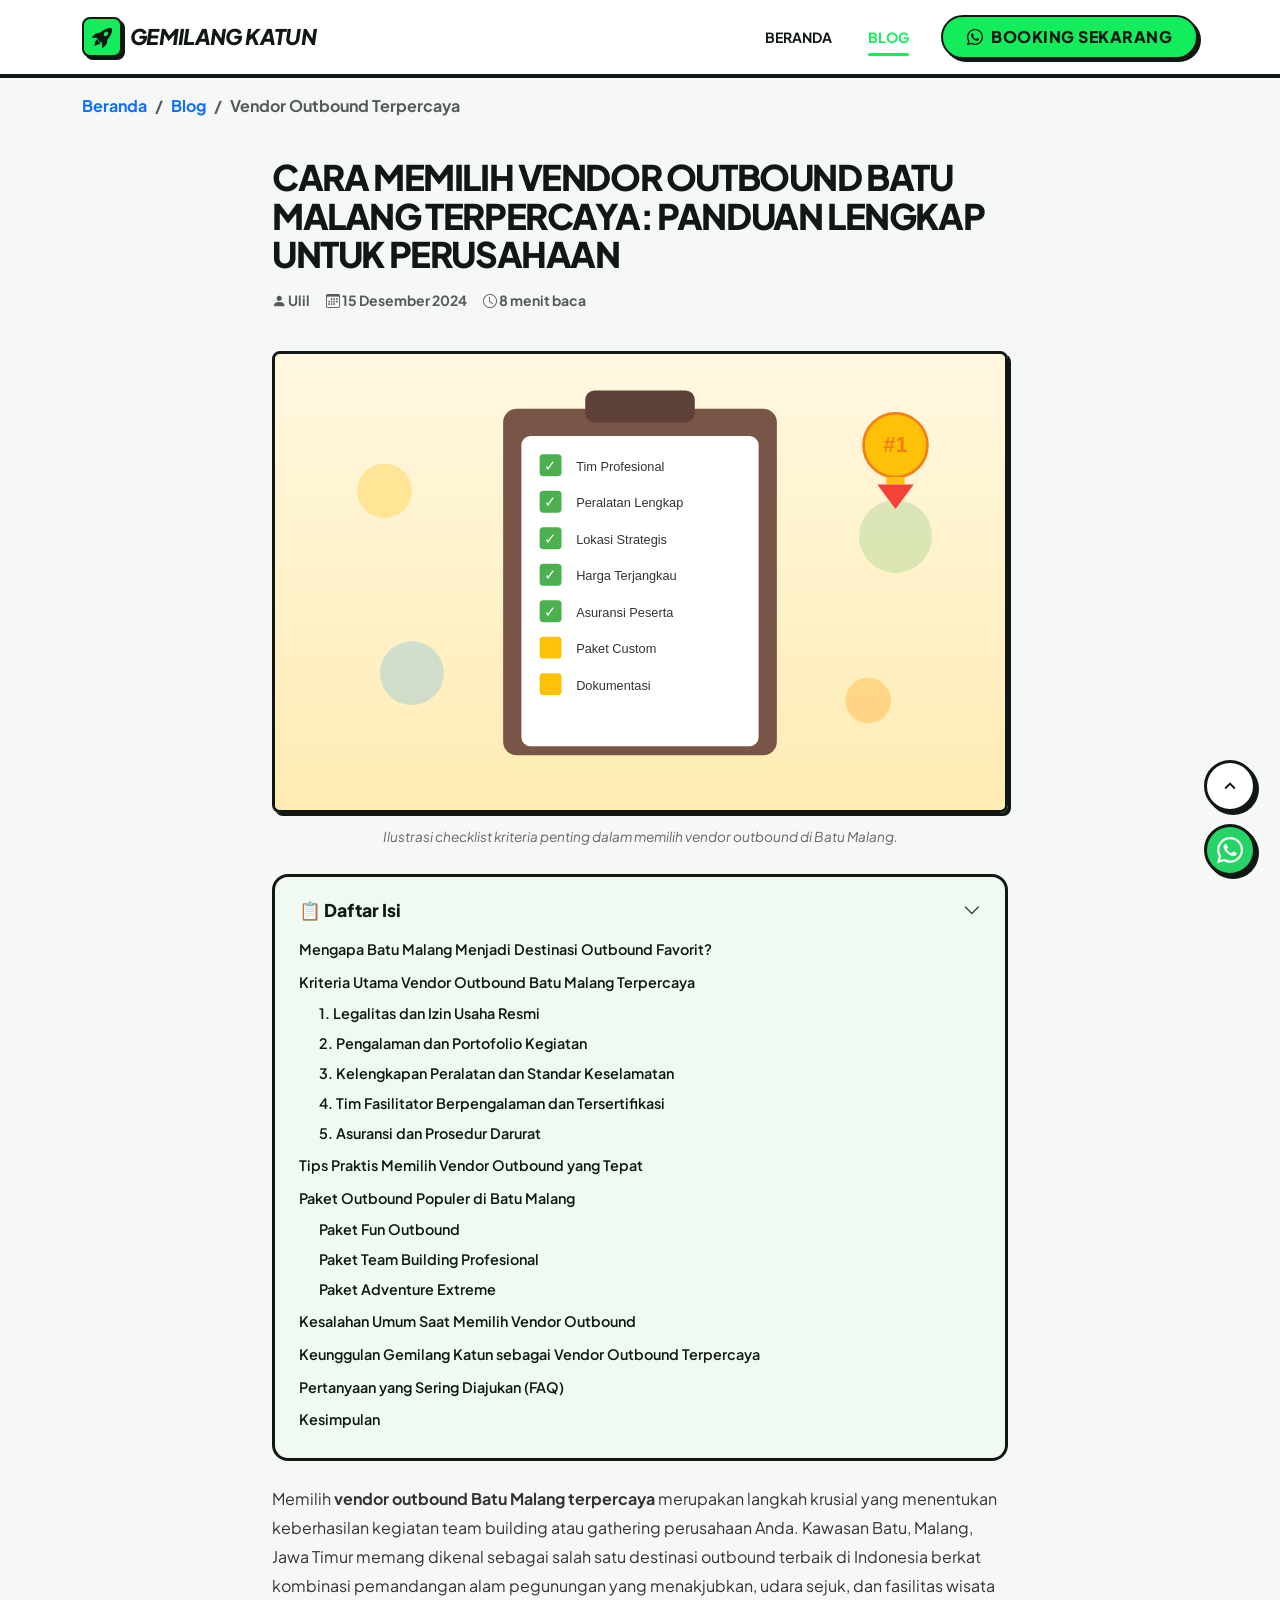
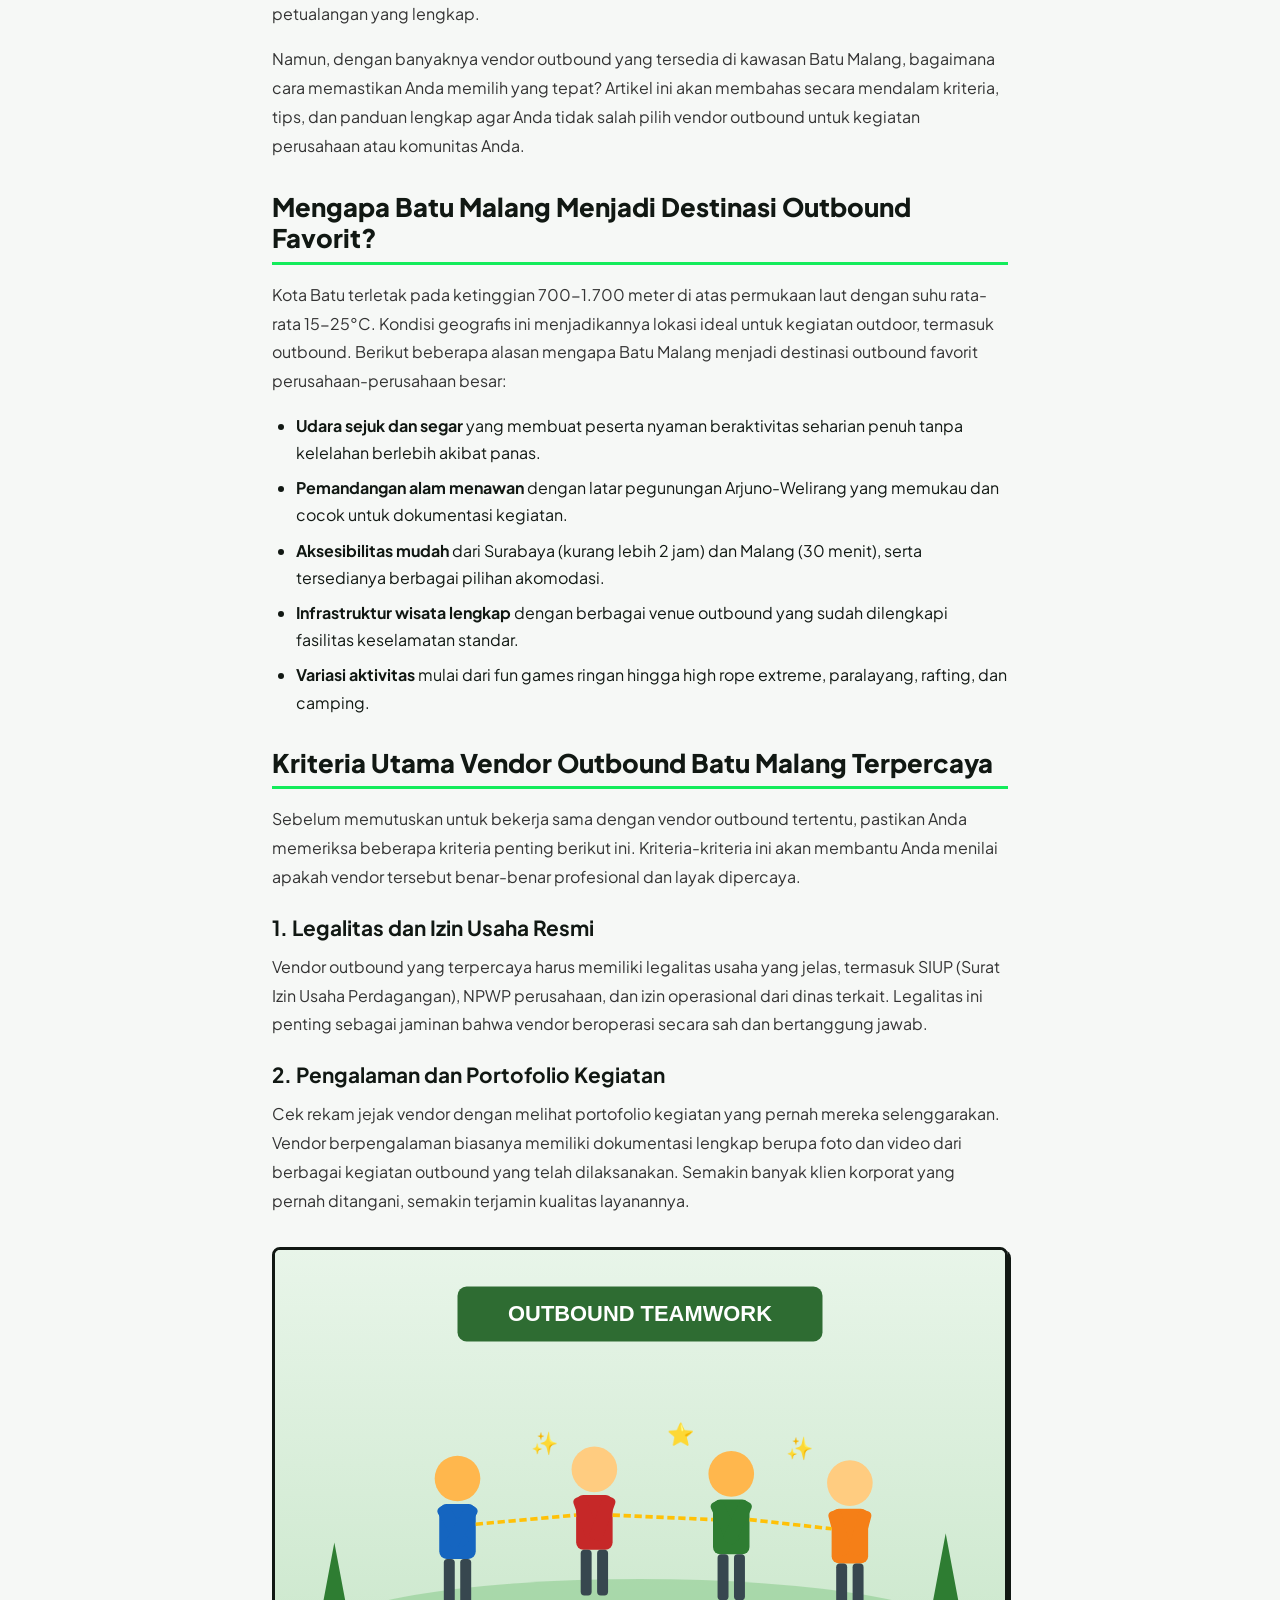
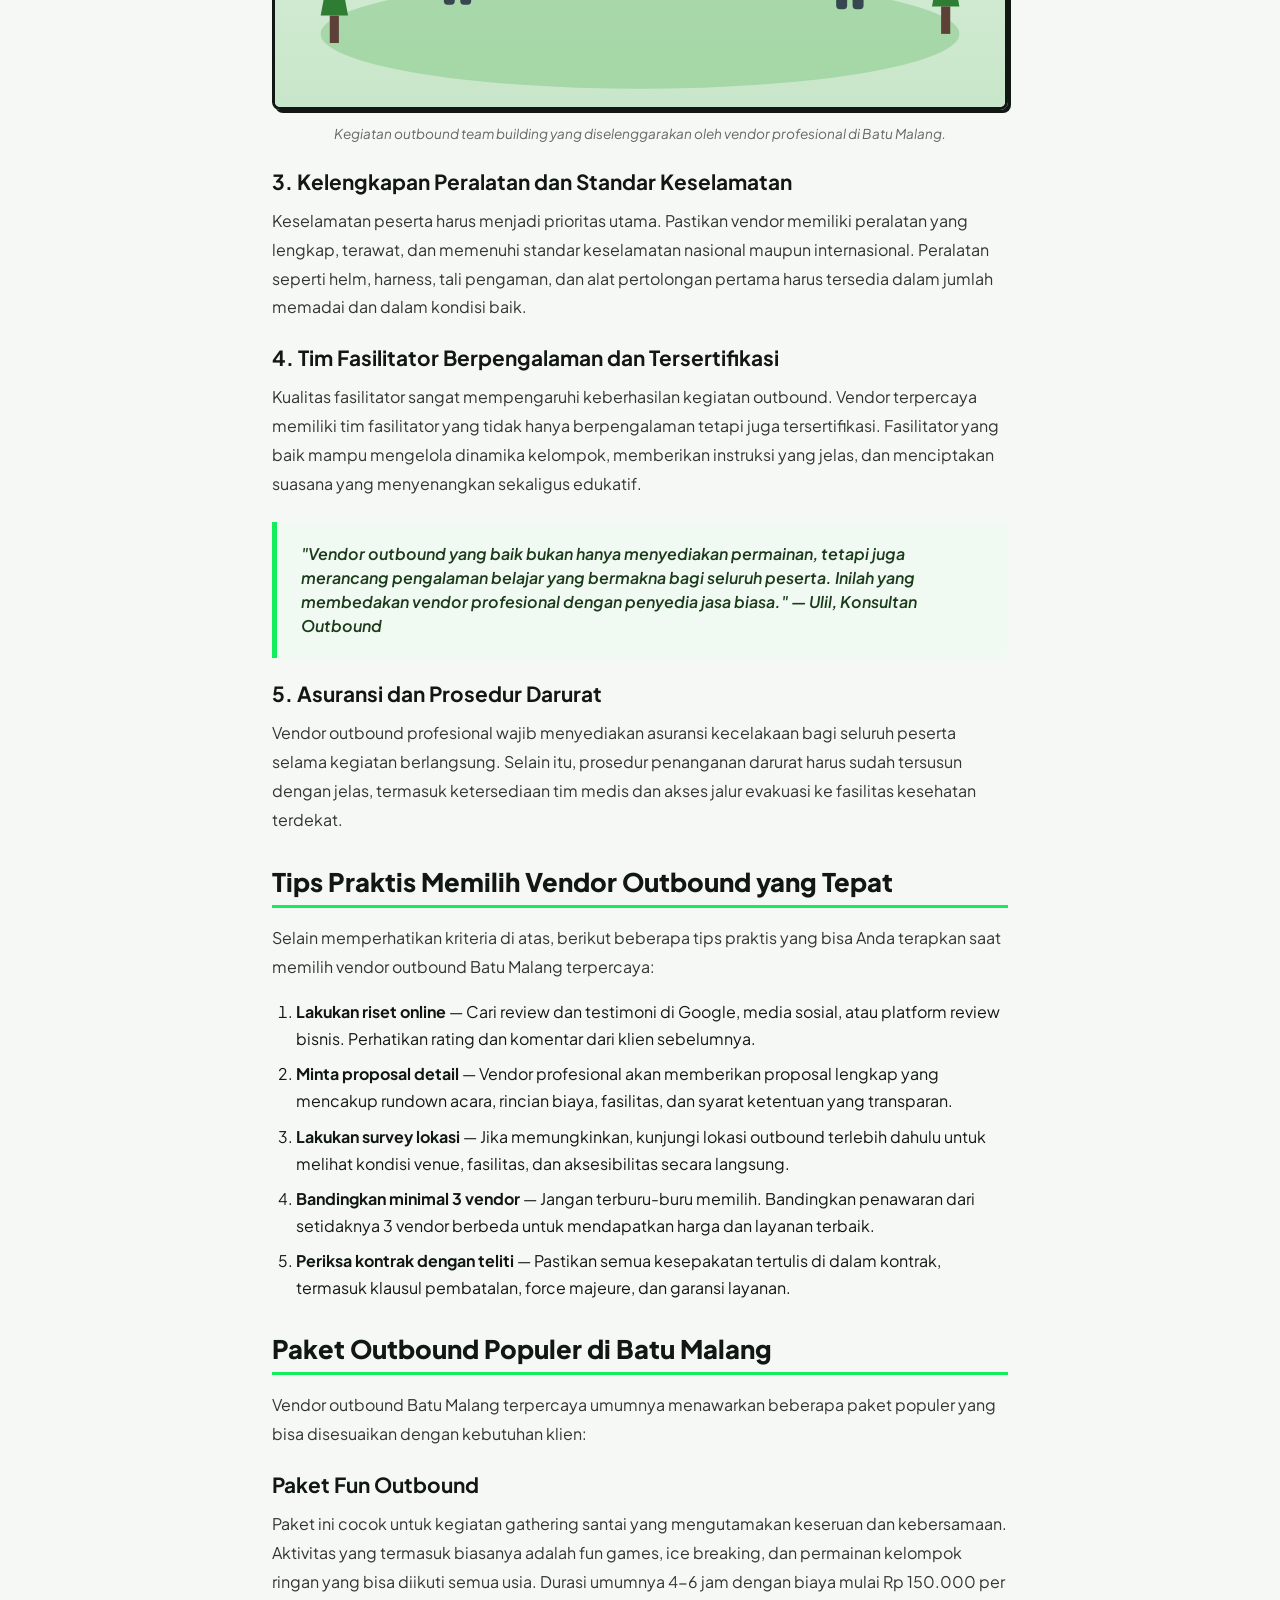
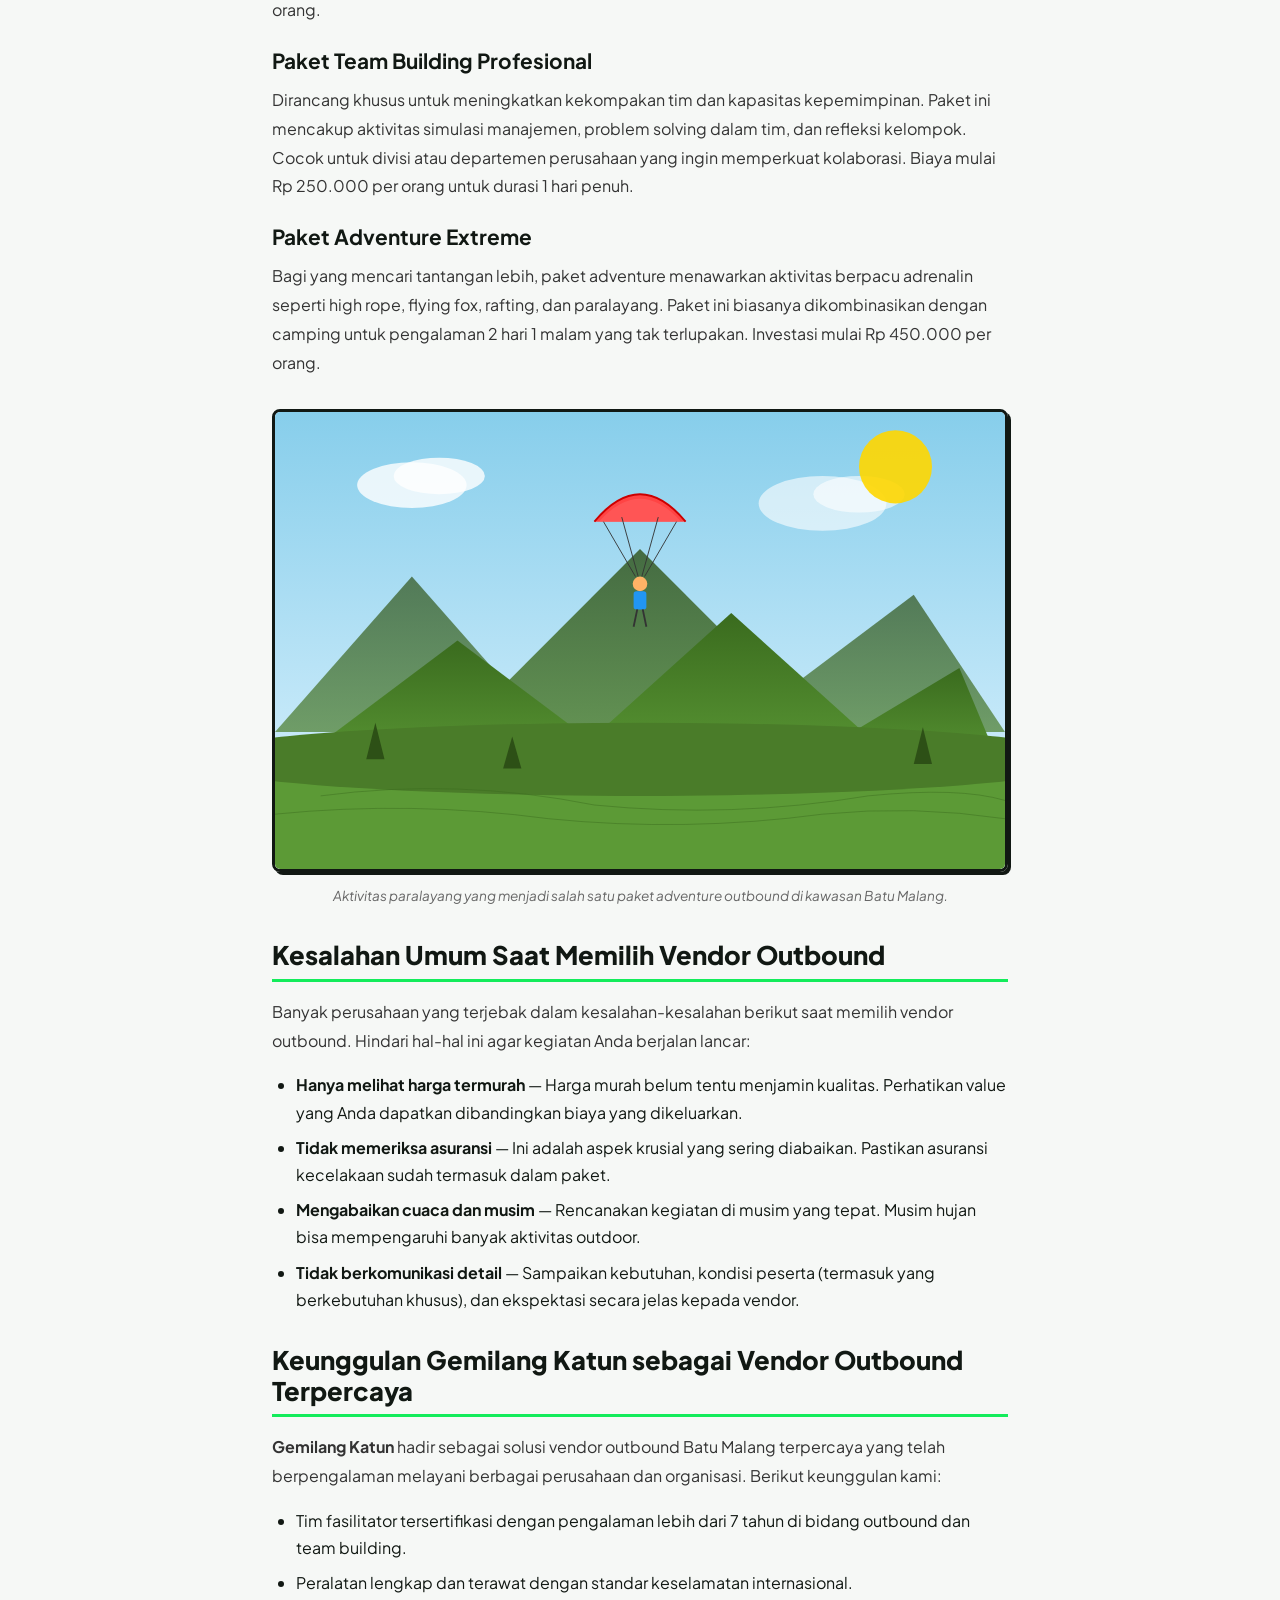
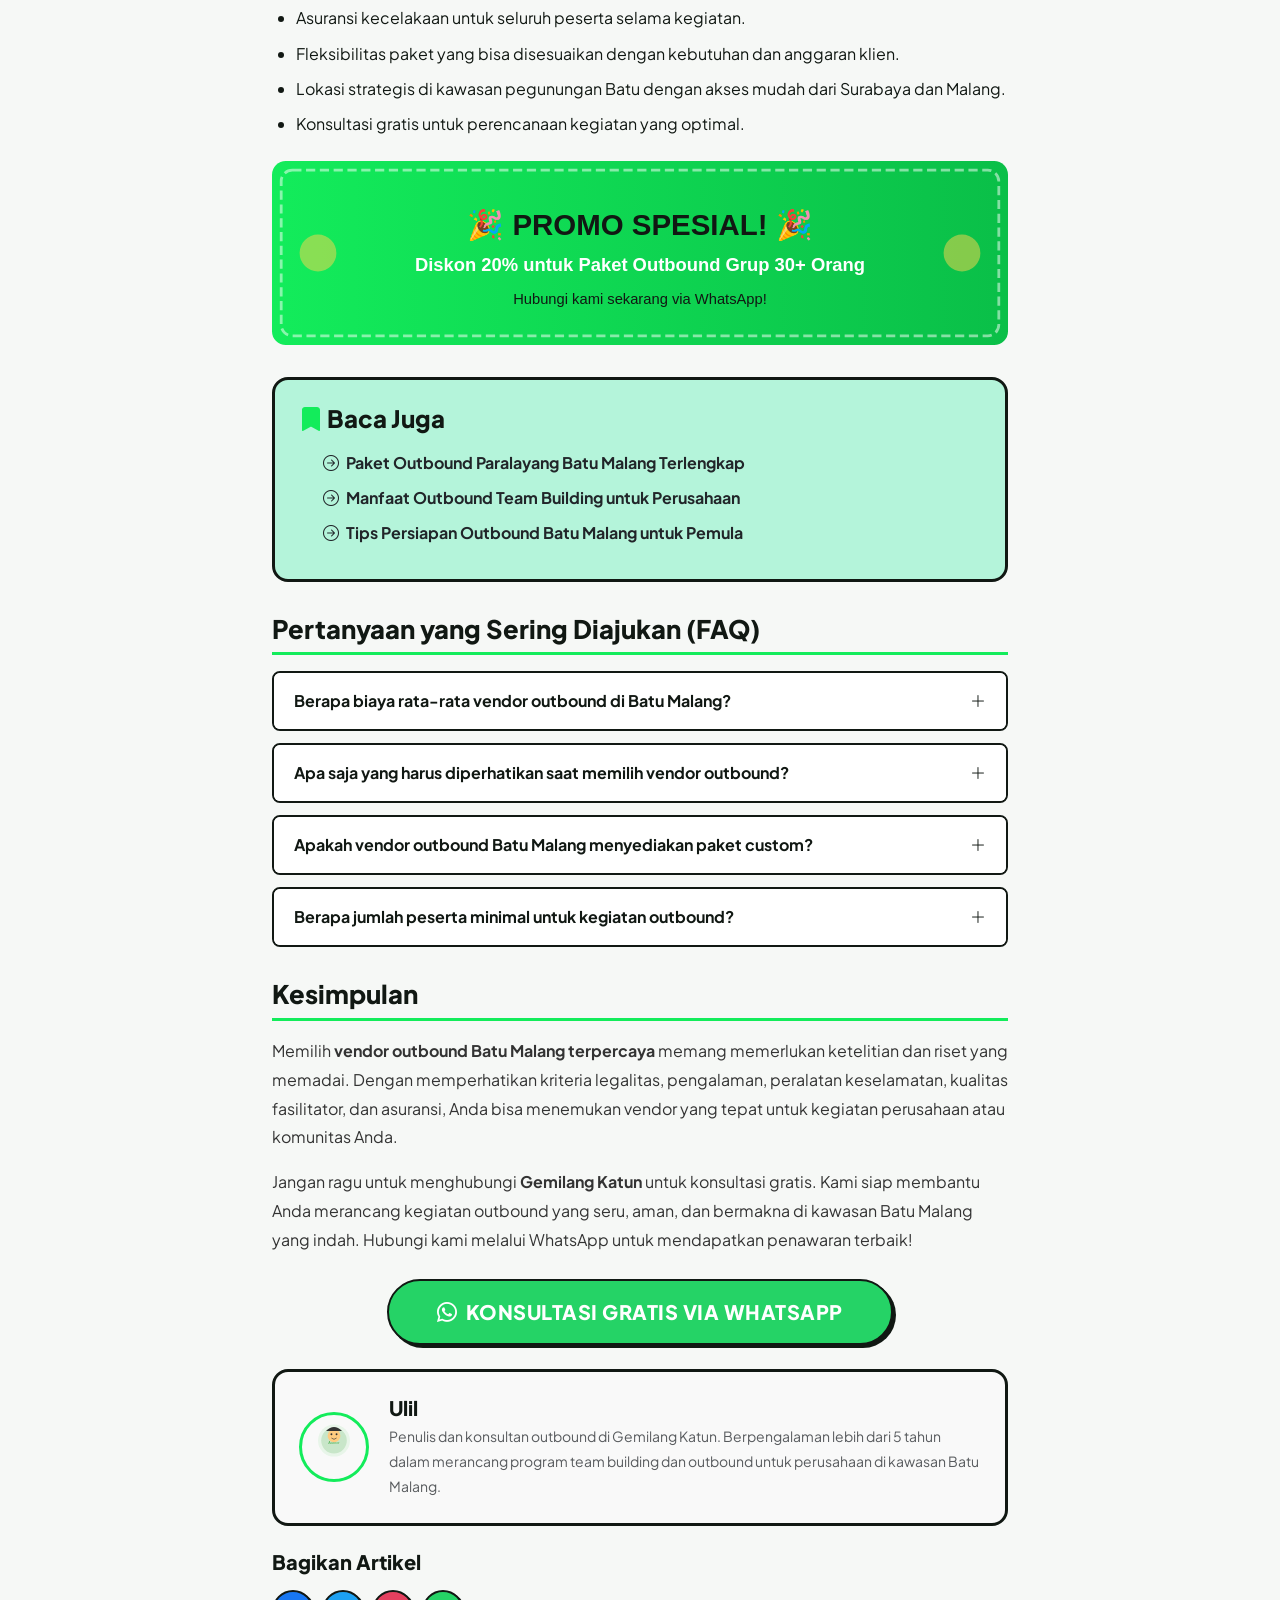
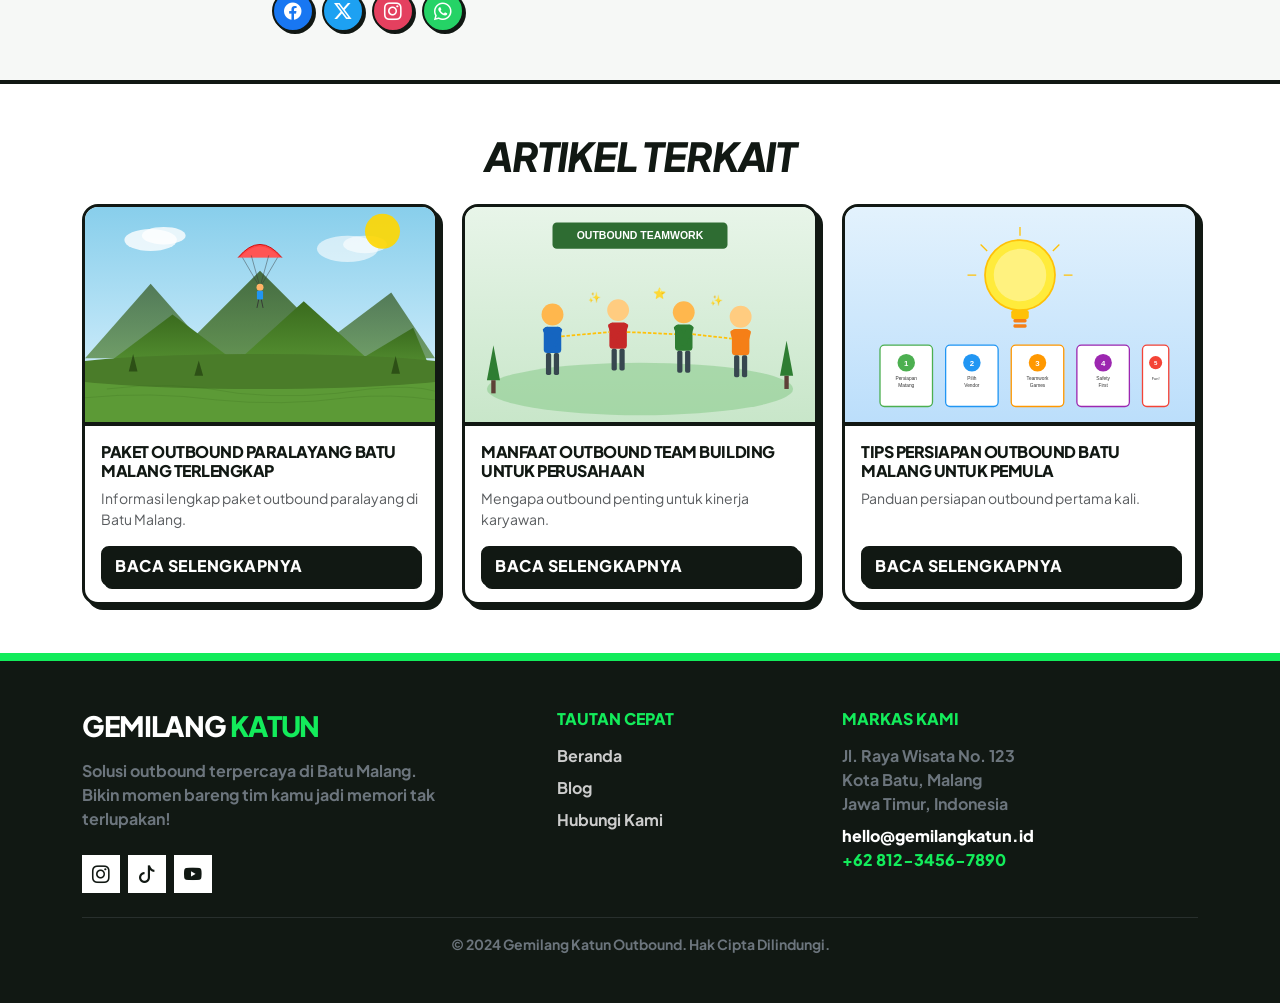
==== artikel-1.html @ 22e2e4f4 "Add files via upload" ====
<!DOCTYPE html>
<html lang="id">

<head>
    <meta charset="utf-8">
    <meta name="viewport" content="width=device-width, initial-scale=1.0">
    <title>Cara Memilih Vendor Outbound Batu Malang Terpercaya [Panduan 2024]</title>
    <meta name="description"
        content="Panduan lengkap cara memilih vendor outbound Batu Malang terpercaya. Tips penting, kriteria, dan rekomendasi vendor profesional untuk kegiatan perusahaan dan komunitas.">
    <meta name="keywords"
        content="vendor outbound batu malang terpercaya, cara memilih vendor outbound, outbound batu malang, EO outbound malang, jasa outbound batu">
    <meta name="author" content="Ulil">
    <meta name="robots" content="index, follow, max-image-preview:large">
    <link rel="canonical" href="https://gemilangkatun.id/artikel-1.html">

    <meta property="og:type" content="article">
    <meta property="og:title" content="Cara Memilih Vendor Outbound Batu Malang Terpercaya [Panduan 2024]">
    <meta property="og:description"
        content="Panduan lengkap cara memilih vendor outbound Batu Malang terpercaya untuk kegiatan perusahaan.">
    <meta property="og:url" content="https://gemilangkatun.id/artikel-1.html">
    <meta property="og:site_name" content="Gemilang Katun">
    <meta property="og:image" content="https://gemilangkatun.id/images/vendor-outbound.svg">
    <meta property="og:locale" content="id_ID">
    <meta property="article:author" content="Ulil">
    <meta property="article:published_time" content="2024-12-15T08:00:00+07:00">
    <meta property="article:modified_time" content="2024-12-20T10:00:00+07:00">

    <meta name="twitter:card" content="summary_large_image">
    <meta name="twitter:title" content="Cara Memilih Vendor Outbound Batu Malang Terpercaya">
    <meta name="twitter:description"
        content="Panduan lengkap cara memilih vendor outbound Batu Malang terpercaya untuk kegiatan perusahaan.">
    <meta name="twitter:image" content="https://gemilangkatun.id/images/vendor-outbound.svg">

    <meta name="geo.region" content="ID-JI">
    <meta name="geo.placename" content="Batu, Malang">
    <meta name="geo.position" content="-7.882;112.523">
    <meta name="ICBM" content="-7.882, 112.523">

    <link rel="icon" type="image/svg+xml" href="images/favicon.svg">
    <link rel="preconnect" href="https://cdn.jsdelivr.net" crossorigin>
    <link rel="preconnect" href="https://fonts.googleapis.com">
    <link rel="preconnect" href="https://fonts.gstatic.com" crossorigin>
    <link href="https://cdn.jsdelivr.net/npm/bootstrap@5.3.3/dist/css/bootstrap.min.css" rel="stylesheet">
    <link href="https://cdn.jsdelivr.net/npm/bootstrap-icons@1.11.3/font/bootstrap-icons.min.css" rel="stylesheet">
    <link href="style.css" rel="stylesheet">

    <script type="application/ld+json">
  {
    "@context": "https://schema.org",
    "@type": "Article",
    "headline": "Cara Memilih Vendor Outbound Batu Malang Terpercaya",
    "description": "Panduan lengkap cara memilih vendor outbound Batu Malang terpercaya untuk kegiatan perusahaan dan komunitas.",
    "image": "https://gemilangkatun.id/images/vendor-outbound.svg",
    "author": { "@type": "Person", "name": "Ulil" },
    "publisher": { "@type": "Organization", "name": "Gemilang Katun", "logo": { "@type": "ImageObject", "url": "https://gemilangkatun.id/images/favicon.svg" } },
    "datePublished": "2024-12-15",
    "dateModified": "2024-12-20",
    "mainEntityOfPage": { "@type": "WebPage", "@id": "https://gemilangkatun.id/artikel-1.html" }
  }
  </script>
    <script type="application/ld+json">
  {
    "@context": "https://schema.org",
    "@type": "BreadcrumbList",
    "itemListElement": [
      { "@type": "ListItem", "position": 1, "name": "Beranda", "item": "https://gemilangkatun.id/" },
      { "@type": "ListItem", "position": 2, "name": "Blog", "item": "https://gemilangkatun.id/blog.html" },
      { "@type": "ListItem", "position": 3, "name": "Cara Memilih Vendor Outbound Batu Malang Terpercaya", "item": "https://gemilangkatun.id/artikel-1.html" }
    ]
  }
  </script>
    <script type="application/ld+json">
  {
    "@context": "https://schema.org",
    "@type": "FAQPage",
    "mainEntity": [
      { "@type": "Question", "name": "Berapa biaya rata-rata vendor outbound di Batu Malang?", "acceptedAnswer": { "@type": "Answer", "text": "Biaya rata-rata vendor outbound di Batu Malang berkisar antara Rp 150.000 hingga Rp 500.000 per orang tergantung paket yang dipilih, jumlah peserta, dan durasi kegiatan." } },
      { "@type": "Question", "name": "Apa saja yang harus diperhatikan saat memilih vendor outbound?", "acceptedAnswer": { "@type": "Answer", "text": "Hal penting yang harus diperhatikan antara lain pengalaman vendor, portofolio kegiatan, legalitas usaha, kelengkapan peralatan keselamatan, asuransi peserta, dan testimoni klien sebelumnya." } },
      { "@type": "Question", "name": "Apakah vendor outbound Batu Malang menyediakan paket custom?", "acceptedAnswer": { "@type": "Answer", "text": "Ya, vendor outbound profesional seperti Gemilang Katun menyediakan paket custom yang bisa disesuaikan dengan kebutuhan, anggaran, dan jumlah peserta perusahaan Anda." } }
    ]
  }
  </script>
</head>

<body>

    <!-- Navbar -->
    <nav class="navbar navbar-expand-lg navbar-neo sticky-top">
        <div class="container">
            <a class="navbar-brand d-flex align-items-center gap-2" href="index.html">
                <span class="brand-icon"><i class="bi bi-rocket-takeoff-fill fs-5"></i></span>
                Gemilang Katun
            </a>
            <button class="navbar-toggler border-2 border-dark" type="button" data-bs-toggle="offcanvas"
                data-bs-target="#mobileMenu" aria-controls="mobileMenu" aria-label="Toggle navigasi">
                <span class="navbar-toggler-icon"></span>
            </button>
            <div class="collapse navbar-collapse">
                <ul class="navbar-nav ms-auto me-3 gap-1">
                    <li class="nav-item"><a class="nav-link" href="index.html">Beranda</a></li>
                    <li class="nav-item"><a class="nav-link active" href="blog.html">Blog</a></li>
                </ul>
                <a href="https://wa.me/6281234567890?text=Halo%20Gemilang%20Katun%2C%20saya%20ingin%20booking%20outbound"
                    class="btn neo-btn neo-btn-primary rounded-pill px-4 py-2" target="_blank"
                    rel="noopener noreferrer">
                    <i class="bi bi-whatsapp"></i> Booking Sekarang
                </a>
            </div>
        </div>
    </nav>
    <div class="offcanvas offcanvas-end offcanvas-neo" tabindex="-1" id="mobileMenu">
        <div class="offcanvas-header">
            <h5 class="offcanvas-title fw-800">Menu</h5>
            <button type="button" class="btn-close" data-bs-dismiss="offcanvas" aria-label="Tutup"></button>
        </div>
        <div class="offcanvas-body">
            <ul class="navbar-nav">
                <li class="nav-item"><a class="nav-link" href="index.html">Beranda</a></li>
                <li class="nav-item"><a class="nav-link active" href="blog.html">Blog</a></li>
            </ul>
            <a href="https://wa.me/6281234567890?text=Halo%20saya%20ingin%20booking%20outbound"
                class="btn neo-btn neo-btn-primary w-100 mt-4 py-3 rounded-pill" target="_blank"
                rel="noopener noreferrer"><i class="bi bi-whatsapp"></i> Booking Sekarang</a>
        </div>
    </div>

    <main>
        <!-- Breadcrumb -->
        <div class="container pt-3">
            <nav aria-label="breadcrumb">
                <ol class="breadcrumb small fw-bold">
                    <li class="breadcrumb-item"><a href="index.html" class="text-decoration-none">Beranda</a></li>
                    <li class="breadcrumb-item"><a href="blog.html" class="text-decoration-none">Blog</a></li>
                    <li class="breadcrumb-item active" aria-current="page">Vendor Outbound Terpercaya</li>
                </ol>
            </nav>
        </div>

        <article class="container py-4">
            <div class="row justify-content-center">
                <div class="col-lg-8">
                    <div class="article-content">
                        <h1 class="fw-900 text-uppercase tracking-tighter mb-3"
                            style="font-size: 2.2rem; line-height: 1.1;">
                            Cara Memilih Vendor Outbound Batu Malang Terpercaya: Panduan Lengkap untuk Perusahaan
                        </h1>
                        <div class="d-flex align-items-center gap-3 mb-4 text-muted small fw-bold">
                            <span><i class="bi bi-person-fill"></i> Ulil</span>
                            <span><i class="bi bi-calendar3"></i> 15 Desember 2024</span>
                            <span><i class="bi bi-clock"></i> 8 menit baca</span>
                        </div>

                        <img src="images/vendor-outbound.svg"
                            alt="Checklist cara memilih vendor outbound Batu Malang terpercaya" class="article-img"
                            width="800" height="500" loading="eager">
                        <p class="img-caption">Ilustrasi checklist kriteria penting dalam memilih vendor outbound di
                            Batu Malang.</p>

                        <!-- TOC -->
                        <div class="toc-container" id="toc">
                            <div class="toc-title" onclick="toggleTOC()">
                                📋 Daftar Isi <i class="bi bi-chevron-down" id="tocIcon"></i>
                            </div>
                            <ul class="toc-list" id="tocList">
                                <!-- Generated by JS -->
                            </ul>
                        </div>

                        <p>Memilih <strong>vendor outbound Batu Malang terpercaya</strong> merupakan langkah krusial
                            yang menentukan keberhasilan kegiatan team building atau gathering perusahaan Anda. Kawasan
                            Batu, Malang, Jawa Timur memang dikenal sebagai salah satu destinasi outbound terbaik di
                            Indonesia berkat kombinasi pemandangan alam pegunungan yang menakjubkan, udara sejuk, dan
                            fasilitas wisata petualangan yang lengkap.</p>

                        <p>Namun, dengan banyaknya vendor outbound yang tersedia di kawasan Batu Malang, bagaimana cara
                            memastikan Anda memilih yang tepat? Artikel ini akan membahas secara mendalam kriteria,
                            tips, dan panduan lengkap agar Anda tidak salah pilih vendor outbound untuk kegiatan
                            perusahaan atau komunitas Anda.</p>

                        <h2 id="mengapa-harus-batu-malang">Mengapa Batu Malang Menjadi Destinasi Outbound Favorit?</h2>

                        <p>Kota Batu terletak pada ketinggian 700-1.700 meter di atas permukaan laut dengan suhu
                            rata-rata 15-25°C. Kondisi geografis ini menjadikannya lokasi ideal untuk kegiatan outdoor,
                            termasuk outbound. Berikut beberapa alasan mengapa Batu Malang menjadi destinasi outbound
                            favorit perusahaan-perusahaan besar:</p>

                        <ul>
                            <li><strong>Udara sejuk dan segar</strong> yang membuat peserta nyaman beraktivitas seharian
                                penuh tanpa kelelahan berlebih akibat panas.</li>
                            <li><strong>Pemandangan alam menawan</strong> dengan latar pegunungan Arjuno-Welirang yang
                                memukau dan cocok untuk dokumentasi kegiatan.</li>
                            <li><strong>Aksesibilitas mudah</strong> dari Surabaya (kurang lebih 2 jam) dan Malang (30
                                menit), serta tersedianya berbagai pilihan akomodasi.</li>
                            <li><strong>Infrastruktur wisata lengkap</strong> dengan berbagai venue outbound yang sudah
                                dilengkapi fasilitas keselamatan standar.</li>
                            <li><strong>Variasi aktivitas</strong> mulai dari fun games ringan hingga high rope extreme,
                                paralayang, rafting, dan camping.</li>
                        </ul>

                        <h2 id="kriteria-vendor-terpercaya">Kriteria Utama Vendor Outbound Batu Malang Terpercaya</h2>

                        <p>Sebelum memutuskan untuk bekerja sama dengan vendor outbound tertentu, pastikan Anda
                            memeriksa beberapa kriteria penting berikut ini. Kriteria-kriteria ini akan membantu Anda
                            menilai apakah vendor tersebut benar-benar profesional dan layak dipercaya.</p>

                        <h3 id="legalitas-usaha">1. Legalitas dan Izin Usaha Resmi</h3>
                        <p>Vendor outbound yang terpercaya harus memiliki legalitas usaha yang jelas, termasuk SIUP
                            (Surat Izin Usaha Perdagangan), NPWP perusahaan, dan izin operasional dari dinas terkait.
                            Legalitas ini penting sebagai jaminan bahwa vendor beroperasi secara sah dan bertanggung
                            jawab.</p>

                        <h3 id="pengalaman-portofolio">2. Pengalaman dan Portofolio Kegiatan</h3>
                        <p>Cek rekam jejak vendor dengan melihat portofolio kegiatan yang pernah mereka selenggarakan.
                            Vendor berpengalaman biasanya memiliki dokumentasi lengkap berupa foto dan video dari
                            berbagai kegiatan outbound yang telah dilaksanakan. Semakin banyak klien korporat yang
                            pernah ditangani, semakin terjamin kualitas layanannya.</p>

                        <img src="images/outbound-teamwork.svg"
                            alt="Kegiatan outbound team building yang diselenggarakan vendor profesional"
                            class="article-img" width="800" height="500" loading="lazy">
                        <p class="img-caption">Kegiatan outbound team building yang diselenggarakan oleh vendor
                            profesional di Batu Malang.</p>

                        <h3 id="peralatan-keselamatan">3. Kelengkapan Peralatan dan Standar Keselamatan</h3>
                        <p>Keselamatan peserta harus menjadi prioritas utama. Pastikan vendor memiliki peralatan yang
                            lengkap, terawat, dan memenuhi standar keselamatan nasional maupun internasional. Peralatan
                            seperti helm, harness, tali pengaman, dan alat pertolongan pertama harus tersedia dalam
                            jumlah memadai dan dalam kondisi baik.</p>

                        <h3 id="fasilitator-berpengalaman">4. Tim Fasilitator Berpengalaman dan Tersertifikasi</h3>
                        <p>Kualitas fasilitator sangat mempengaruhi keberhasilan kegiatan outbound. Vendor terpercaya
                            memiliki tim fasilitator yang tidak hanya berpengalaman tetapi juga tersertifikasi.
                            Fasilitator yang baik mampu mengelola dinamika kelompok, memberikan instruksi yang jelas,
                            dan menciptakan suasana yang menyenangkan sekaligus edukatif.</p>

                        <blockquote>
                            "Vendor outbound yang baik bukan hanya menyediakan permainan, tetapi juga merancang
                            pengalaman belajar yang bermakna bagi seluruh peserta. Inilah yang membedakan vendor
                            profesional dengan penyedia jasa biasa." — Ulil, Konsultan Outbound
                        </blockquote>

                        <h3 id="asuransi-peserta">5. Asuransi dan Prosedur Darurat</h3>
                        <p>Vendor outbound profesional wajib menyediakan asuransi kecelakaan bagi seluruh peserta selama
                            kegiatan berlangsung. Selain itu, prosedur penanganan darurat harus sudah tersusun dengan
                            jelas, termasuk ketersediaan tim medis dan akses jalur evakuasi ke fasilitas kesehatan
                            terdekat.</p>

                        <h2 id="tips-memilih-vendor">Tips Praktis Memilih Vendor Outbound yang Tepat</h2>

                        <p>Selain memperhatikan kriteria di atas, berikut beberapa tips praktis yang bisa Anda terapkan
                            saat memilih vendor outbound Batu Malang terpercaya:</p>

                        <ol>
                            <li><strong>Lakukan riset online</strong> — Cari review dan testimoni di Google, media
                                sosial, atau platform review bisnis. Perhatikan rating dan komentar dari klien
                                sebelumnya.</li>
                            <li><strong>Minta proposal detail</strong> — Vendor profesional akan memberikan proposal
                                lengkap yang mencakup rundown acara, rincian biaya, fasilitas, dan syarat ketentuan yang
                                transparan.</li>
                            <li><strong>Lakukan survey lokasi</strong> — Jika memungkinkan, kunjungi lokasi outbound
                                terlebih dahulu untuk melihat kondisi venue, fasilitas, dan aksesibilitas secara
                                langsung.</li>
                            <li><strong>Bandingkan minimal 3 vendor</strong> — Jangan terburu-buru memilih. Bandingkan
                                penawaran dari setidaknya 3 vendor berbeda untuk mendapatkan harga dan layanan terbaik.
                            </li>
                            <li><strong>Periksa kontrak dengan teliti</strong> — Pastikan semua kesepakatan tertulis di
                                dalam kontrak, termasuk klausul pembatalan, force majeure, dan garansi layanan.</li>
                        </ol>

                        <h2 id="paket-outbound-populer">Paket Outbound Populer di Batu Malang</h2>

                        <p>Vendor outbound Batu Malang terpercaya umumnya menawarkan beberapa paket populer yang bisa
                            disesuaikan dengan kebutuhan klien:</p>

                        <h3 id="paket-fun-outbound">Paket Fun Outbound</h3>
                        <p>Paket ini cocok untuk kegiatan gathering santai yang mengutamakan keseruan dan kebersamaan.
                            Aktivitas yang termasuk biasanya adalah fun games, ice breaking, dan permainan kelompok
                            ringan yang bisa diikuti semua usia. Durasi umumnya 4-6 jam dengan biaya mulai Rp 150.000
                            per orang.</p>

                        <h3 id="paket-team-building">Paket Team Building Profesional</h3>
                        <p>Dirancang khusus untuk meningkatkan kekompakan tim dan kapasitas kepemimpinan. Paket ini
                            mencakup aktivitas simulasi manajemen, problem solving dalam tim, dan refleksi kelompok.
                            Cocok untuk divisi atau departemen perusahaan yang ingin memperkuat kolaborasi. Biaya mulai
                            Rp 250.000 per orang untuk durasi 1 hari penuh.</p>

                        <h3 id="paket-adventure">Paket Adventure Extreme</h3>
                        <p>Bagi yang mencari tantangan lebih, paket adventure menawarkan aktivitas berpacu adrenalin
                            seperti high rope, flying fox, rafting, dan paralayang. Paket ini biasanya dikombinasikan
                            dengan camping untuk pengalaman 2 hari 1 malam yang tak terlupakan. Investasi mulai Rp
                            450.000 per orang.</p>

                        <img src="images/paragliding-batu.svg"
                            alt="Aktivitas paralayang yang menjadi salah satu paket outbound di Batu Malang"
                            class="article-img" width="800" height="500" loading="lazy">
                        <p class="img-caption">Aktivitas paralayang yang menjadi salah satu paket adventure outbound di
                            kawasan Batu Malang.</p>

                        <h2 id="kesalahan-umum">Kesalahan Umum Saat Memilih Vendor Outbound</h2>

                        <p>Banyak perusahaan yang terjebak dalam kesalahan-kesalahan berikut saat memilih vendor
                            outbound. Hindari hal-hal ini agar kegiatan Anda berjalan lancar:</p>

                        <ul>
                            <li><strong>Hanya melihat harga termurah</strong> — Harga murah belum tentu menjamin
                                kualitas. Perhatikan value yang Anda dapatkan dibandingkan biaya yang dikeluarkan.</li>
                            <li><strong>Tidak memeriksa asuransi</strong> — Ini adalah aspek krusial yang sering
                                diabaikan. Pastikan asuransi kecelakaan sudah termasuk dalam paket.</li>
                            <li><strong>Mengabaikan cuaca dan musim</strong> — Rencanakan kegiatan di musim yang tepat.
                                Musim hujan bisa mempengaruhi banyak aktivitas outdoor.</li>
                            <li><strong>Tidak berkomunikasi detail</strong> — Sampaikan kebutuhan, kondisi peserta
                                (termasuk yang berkebutuhan khusus), dan ekspektasi secara jelas kepada vendor.</li>
                        </ul>

                        <h2 id="keunggulan-gemilang-katun">Keunggulan Gemilang Katun sebagai Vendor Outbound Terpercaya
                        </h2>

                        <p><strong>Gemilang Katun</strong> hadir sebagai solusi vendor outbound Batu Malang terpercaya
                            yang telah berpengalaman melayani berbagai perusahaan dan organisasi. Berikut keunggulan
                            kami:</p>

                        <ul>
                            <li>Tim fasilitator tersertifikasi dengan pengalaman lebih dari 7 tahun di bidang outbound
                                dan team building.</li>
                            <li>Peralatan lengkap dan terawat dengan standar keselamatan internasional.</li>
                            <li>Asuransi kecelakaan untuk seluruh peserta selama kegiatan.</li>
                            <li>Fleksibilitas paket yang bisa disesuaikan dengan kebutuhan dan anggaran klien.</li>
                            <li>Lokasi strategis di kawasan pegunungan Batu dengan akses mudah dari Surabaya dan Malang.
                            </li>
                            <li>Konsultasi gratis untuk perencanaan kegiatan yang optimal.</li>
                        </ul>

                        <!-- Promo -->
                        <div class="my-4">
                            <img src="images/promo-banner.svg" alt="Promo spesial paket outbound Gemilang Katun"
                                class="w-100 rounded-3" width="800" height="200" loading="lazy">
                        </div>

                        <!-- Baca Juga -->
                        <div class="read-more-section">
                            <h4 class="fw-800 mb-3"><i class="bi bi-bookmark-fill text-primary-neo"></i> Baca Juga</h4>
                            <ul class="list-unstyled mb-0">
                                <li class="mb-2"><a href="artikel-2.html" class="fw-bold text-dark"><i
                                            class="bi bi-arrow-right-circle me-1"></i> Paket Outbound Paralayang Batu
                                        Malang Terlengkap</a></li>
                                <li class="mb-2"><a href="artikel-3.html" class="fw-bold text-dark"><i
                                            class="bi bi-arrow-right-circle me-1"></i> Manfaat Outbound Team Building
                                        untuk Perusahaan</a></li>
                                <li><a href="artikel-5.html" class="fw-bold text-dark"><i
                                            class="bi bi-arrow-right-circle me-1"></i> Tips Persiapan Outbound Batu
                                        Malang untuk Pemula</a></li>
                            </ul>
                        </div>

                        <h2 id="faq">Pertanyaan yang Sering Diajukan (FAQ)</h2>
                        <div class="faq-section">
                            <div class="faq-item">
                                <div class="faq-question" onclick="toggleFAQ(this)">
                                    Berapa biaya rata-rata vendor outbound di Batu Malang?
                                    <i class="bi bi-plus-lg"></i>
                                </div>
                                <div class="faq-answer">Biaya rata-rata vendor outbound di Batu Malang berkisar antara
                                    Rp 150.000 hingga Rp 500.000 per orang, tergantung paket yang dipilih, jumlah
                                    peserta, dan durasi kegiatan. Paket fun outbound sederhana bisa dimulai dari Rp
                                    150.000, sementara paket adventure lengkap 2 hari 1 malam bisa mencapai Rp 500.000
                                    atau lebih per orang.</div>
                            </div>
                            <div class="faq-item">
                                <div class="faq-question" onclick="toggleFAQ(this)">
                                    Apa saja yang harus diperhatikan saat memilih vendor outbound?
                                    <i class="bi bi-plus-lg"></i>
                                </div>
                                <div class="faq-answer">Hal penting yang harus diperhatikan antara lain pengalaman
                                    vendor, portofolio kegiatan, legalitas usaha, kelengkapan peralatan keselamatan,
                                    asuransi peserta, kualifikasi fasilitator, transparansi biaya, dan testimoni dari
                                    klien sebelumnya. Pastikan juga vendor bersedia berkomunikasi secara terbuka tentang
                                    semua aspek kegiatan.</div>
                            </div>
                            <div class="faq-item">
                                <div class="faq-question" onclick="toggleFAQ(this)">
                                    Apakah vendor outbound Batu Malang menyediakan paket custom?
                                    <i class="bi bi-plus-lg"></i>
                                </div>
                                <div class="faq-answer">Ya, vendor outbound profesional seperti Gemilang Katun
                                    menyediakan paket custom yang bisa disesuaikan dengan kebutuhan, anggaran, dan
                                    jumlah peserta perusahaan Anda. Hubungi kami untuk konsultasi gratis dan dapatkan
                                    penawaran terbaik sesuai kebutuhan Anda.</div>
                            </div>
                            <div class="faq-item">
                                <div class="faq-question" onclick="toggleFAQ(this)">
                                    Berapa jumlah peserta minimal untuk kegiatan outbound?
                                    <i class="bi bi-plus-lg"></i>
                                </div>
                                <div class="faq-answer">Umumnya, vendor outbound Batu Malang menerima peserta minimal
                                    20-30 orang untuk satu sesi kegiatan. Namun, beberapa vendor termasuk Gemilang Katun
                                    juga melayani kelompok kecil mulai dari 10 orang dengan penyesuaian paket dan harga.
                                </div>
                            </div>
                        </div>

                        <h2 id="kesimpulan">Kesimpulan</h2>
                        <p>Memilih <strong>vendor outbound Batu Malang terpercaya</strong> memang memerlukan ketelitian
                            dan riset yang memadai. Dengan memperhatikan kriteria legalitas, pengalaman, peralatan
                            keselamatan, kualitas fasilitator, dan asuransi, Anda bisa menemukan vendor yang tepat untuk
                            kegiatan perusahaan atau komunitas Anda.</p>

                        <p>Jangan ragu untuk menghubungi <strong>Gemilang Katun</strong> untuk konsultasi gratis. Kami
                            siap membantu Anda merancang kegiatan outbound yang seru, aman, dan bermakna di kawasan Batu
                            Malang yang indah. Hubungi kami melalui WhatsApp untuk mendapatkan penawaran terbaik!</p>

                        <div class="text-center my-4">
                            <a href="https://wa.me/6281234567890?text=Halo%20Gemilang%20Katun%2C%20saya%20ingin%20konsultasi%20vendor%20outbound"
                                class="btn neo-btn neo-btn-wa rounded-pill px-5 py-3 fs-5" target="_blank"
                                rel="noopener noreferrer">
                                <i class="bi bi-whatsapp"></i> Konsultasi Gratis via WhatsApp
                            </a>
                        </div>

                        <!-- Author -->
                        <div class="author-profile my-4">
                            <img src="images/author-ulil.svg" alt="Ulil - Penulis artikel Gemilang Katun" width="70"
                                height="70" loading="lazy">
                            <div>
                                <h5 class="fw-800 mb-1">Ulil</h5>
                                <p class="text-muted small mb-0">Penulis dan konsultan outbound di Gemilang Katun.
                                    Berpengalaman lebih dari 5 tahun dalam merancang program team building dan outbound
                                    untuk perusahaan di kawasan Batu Malang.</p>
                            </div>
                        </div>

                        <!-- Share -->
                        <div class="my-4">
                            <h5 class="fw-800 mb-3">Bagikan Artikel</h5>
                            <div class="share-buttons d-flex gap-2" id="shareButtons">
                                <a href="#" class="share-btn-fb" onclick="shareToFacebook()"
                                    aria-label="Bagikan ke Facebook"><i class="bi bi-facebook"></i></a>
                                <a href="#" class="share-btn-tw" onclick="shareToTwitter()"
                                    aria-label="Bagikan ke Twitter"><i class="bi bi-twitter-x"></i></a>
                                <a href="#" class="share-btn-ig" onclick="shareToInstagram()"
                                    aria-label="Bagikan ke Instagram"><i class="bi bi-instagram"></i></a>
                                <a href="#" class="share-btn-wa" onclick="shareToWhatsApp()"
                                    aria-label="Bagikan ke WhatsApp"><i class="bi bi-whatsapp"></i></a>
                            </div>
                        </div>
                    </div>
                </div>
            </div>
        </article>

        <!-- Artikel Terkait -->
        <section class="py-5 bg-white" style="border-top: 4px solid #111813;">
            <div class="container">
                <h2 class="section-heading text-center mb-4">Artikel Terkait</h2>
                <div class="row g-4">
                    <div class="col-md-4">
                        <div class="article-card bg-white">
                            <div class="card-img-wrap"><img src="images/paragliding-batu.svg"
                                    alt="Paket outbound paralayang Batu Malang" width="400" height="250" loading="lazy">
                            </div>
                            <div class="card-body p-3">
                                <h3 class="fw-800 fs-6 text-uppercase tracking-tight">Paket Outbound Paralayang Batu
                                    Malang Terlengkap</h3>
                                <p class="text-muted small">Informasi lengkap paket outbound paralayang di Batu Malang.
                                </p>
                                <a href="artikel-2.html" class="btn neo-btn neo-btn-dark rounded-3 w-100 mt-auto">Baca
                                    Selengkapnya</a>
                            </div>
                        </div>
                    </div>
                    <div class="col-md-4">
                        <div class="article-card bg-white">
                            <div class="card-img-wrap"><img src="images/outbound-teamwork.svg"
                                    alt="Manfaat outbound team building" width="400" height="250" loading="lazy"></div>
                            <div class="card-body p-3">
                                <h3 class="fw-800 fs-6 text-uppercase tracking-tight">Manfaat Outbound Team Building
                                    untuk Perusahaan</h3>
                                <p class="text-muted small">Mengapa outbound penting untuk kinerja karyawan.</p>
                                <a href="artikel-3.html" class="btn neo-btn neo-btn-dark rounded-3 w-100 mt-auto">Baca
                                    Selengkapnya</a>
                            </div>
                        </div>
                    </div>
                    <div class="col-md-4">
                        <div class="article-card bg-white">
                            <div class="card-img-wrap"><img src="images/tips-outbound.svg"
                                    alt="Tips persiapan outbound untuk pemula" width="400" height="250" loading="lazy">
                            </div>
                            <div class="card-body p-3">
                                <h3 class="fw-800 fs-6 text-uppercase tracking-tight">Tips Persiapan Outbound Batu
                                    Malang untuk Pemula</h3>
                                <p class="text-muted small">Panduan persiapan outbound pertama kali.</p>
                                <a href="artikel-5.html" class="btn neo-btn neo-btn-dark rounded-3 w-100 mt-auto">Baca
                                    Selengkapnya</a>
                            </div>
                        </div>
                    </div>
                </div>
            </div>
        </section>
    </main>

    <!-- Footer -->
    <footer class="footer-neo py-5">
        <div class="container">
            <div class="row g-4">
                <div class="col-md-6 col-lg-5">
                    <h4 class="fs-3 fw-900 text-uppercase tracking-tighter mb-3">Gemilang <span
                            class="text-primary-neo">Katun</span></h4>
                    <p class="text-secondary fw-bold mb-4" style="max-width:360px;">Solusi outbound terpercaya di Batu
                        Malang. Bikin momen bareng tim kamu jadi memori tak terlupakan!</p>
                    <div class="footer-social d-flex gap-2">
                        <a href="https://instagram.com/gemilangkatun" target="_blank" rel="noopener noreferrer"
                            aria-label="Instagram"><i class="bi bi-instagram"></i></a>
                        <a href="https://tiktok.com/@gemilangkatun" target="_blank" rel="noopener noreferrer"
                            aria-label="TikTok"><i class="bi bi-tiktok"></i></a>
                        <a href="https://youtube.com/@gemilangkatun" target="_blank" rel="noopener noreferrer"
                            aria-label="YouTube"><i class="bi bi-youtube"></i></a>
                    </div>
                </div>
                <div class="col-6 col-lg-3">
                    <h5>Tautan Cepat</h5>
                    <ul class="list-unstyled">
                        <li class="mb-2"><a href="index.html" class="fw-bold">Beranda</a></li>
                        <li class="mb-2"><a href="blog.html" class="fw-bold">Blog</a></li>
                        <li class="mb-2"><a href="https://wa.me/6281234567890" class="fw-bold" target="_blank"
                                rel="noopener noreferrer">Hubungi Kami</a></li>
                    </ul>
                </div>
                <div class="col-6 col-lg-4">
                    <h5>Markas Kami</h5>
                    <p class="fw-bold text-secondary mb-1">Jl. Raya Wisata No. 123<br>Kota Batu, Malang<br>Jawa Timur,
                        Indonesia</p>
                    <p class="fw-800 mt-2 mb-0">hello@gemilangkatun.id</p>
                    <p class="fw-800 text-primary-neo">+62 812-3456-7890</p>
                </div>
            </div>
            <hr class="border-secondary mt-4 mb-3">
            <p class="text-center text-secondary fw-bold small mb-0">&copy; 2024 Gemilang Katun Outbound. Hak Cipta
                Dilindungi.</p>
        </div>
    </footer>

    <!-- Floating Buttons -->
    <div class="floating-actions">
        <button class="btn-scroll-top" id="scrollTopBtn" onclick="window.scrollTo({top:0,behavior:'smooth'})"
            aria-label="Kembali ke atas">
            <svg viewBox="0 0 24 24">
                <path d="M7.41 15.41L12 10.83l4.59 4.58L18 14l-6-6-6 6z" />
            </svg>
        </button>
        <a href="https://wa.me/6281234567890?text=Halo%20saya%20ingin%20tanya%20vendor%20outbound" class="btn-wa-float"
            target="_blank" rel="noopener noreferrer" aria-label="Chat WhatsApp">
            <svg viewBox="0 0 24 24">
                <path
                    d="M17.472 14.382c-.297-.149-1.758-.867-2.03-.967-.273-.099-.471-.148-.67.15-.197.297-.767.966-.94 1.164-.173.199-.347.223-.644.075-.297-.15-1.255-.463-2.39-1.475-.883-.788-1.48-1.761-1.653-2.059-.173-.297-.018-.458.13-.606.134-.133.298-.347.446-.52.149-.174.198-.298.298-.497.099-.198.05-.371-.025-.52-.075-.149-.669-1.612-.916-2.207-.242-.579-.487-.5-.669-.51-.173-.008-.371-.01-.57-.01-.198 0-.52.074-.792.372-.272.297-1.04 1.016-1.04 2.479 0 1.462 1.065 2.875 1.213 3.074.149.198 2.096 3.2 5.077 4.487.709.306 1.262.489 1.694.625.712.227 1.36.195 1.871.118.571-.085 1.758-.719 2.006-1.413.248-.694.248-1.289.173-1.413-.074-.124-.272-.198-.57-.347m-5.421 7.403h-.004a9.87 9.87 0 01-5.031-1.378l-.361-.214-3.741.982.998-3.648-.235-.374a9.86 9.86 0 01-1.51-5.26c.001-5.45 4.436-9.884 9.888-9.884 2.64 0 5.122 1.03 6.988 2.898a9.825 9.825 0 012.893 6.994c-.003 5.45-4.437 9.884-9.885 9.884m8.413-18.297A11.815 11.815 0 0012.05 0C5.495 0 .16 5.335.157 11.892c0 2.096.547 4.142 1.588 5.945L.057 24l6.305-1.654a11.882 11.882 0 005.683 1.448h.005c6.554 0 11.89-5.335 11.893-11.893a11.821 11.821 0 00-3.48-8.413z" />
            </svg>
        </a>
    </div>

    <script src="https://cdn.jsdelivr.net/npm/bootstrap@5.3.3/dist/js/bootstrap.bundle.min.js"></script>
    <script>
        // Scroll to top visibility
        const scrollBtn = document.getElementById('scrollTopBtn');
        window.addEventListener('scroll', function () {
            scrollBtn.classList.toggle('visible', window.scrollY > 400);
        });

        // TOC Generator
        function generateTOC() {
            const content = document.querySelector('.article-content');
            const headings = content.querySelectorAll('h2[id], h3[id]');
            const tocList = document.getElementById('tocList');
            headings.forEach(h => {
                const li = document.createElement('li');
                li.className = h.tagName === 'H3' ? 'toc-h3' : '';
                const a = document.createElement('a');
                a.href = '#' + h.id;
                a.textContent = h.textContent;
                li.appendChild(a);
                tocList.appendChild(li);
            });
        }
        generateTOC();

        // TOC Toggle
        let tocOpen = true;
        function toggleTOC() {
            tocOpen = !tocOpen;
            document.getElementById('tocList').style.display = tocOpen ? 'block' : 'none';
            document.getElementById('tocIcon').className = tocOpen ? 'bi bi-chevron-up' : 'bi bi-chevron-down';
        }

        // FAQ Toggle
        function toggleFAQ(el) {
            const item = el.parentElement;
            item.classList.toggle('open');
            const icon = el.querySelector('i');
            icon.className = item.classList.contains('open') ? 'bi bi-dash-lg' : 'bi bi-plus-lg';
        }

        // Share functions
        const pageUrl = encodeURIComponent(window.location.href);
        const pageTitle = encodeURIComponent(document.title);
        function shareToFacebook() { window.open('https://www.facebook.com/sharer/sharer.php?u=' + pageUrl, '_blank'); }
        function shareToTwitter() { window.open('https://twitter.com/intent/tweet?url=' + pageUrl + '&text=' + pageTitle, '_blank'); }
        function shareToInstagram() { alert('Salin link ini untuk dibagikan di Instagram:\n' + decodeURIComponent(pageUrl)); }
        function shareToWhatsApp() { window.open('https://wa.me/?text=' + pageTitle + '%20' + pageUrl, '_blank'); }
    </script>
</body>

</html>
---- style.css ----
/* ============================================
   Gemilang Katun - Custom Stylesheet
   Neo-Brutalism Design System on Bootstrap
   ============================================ */

/* ---------- Import Google Fonts ---------- */
@import url('https://fonts.googleapis.com/css2?family=Plus+Jakarta+Sans:wght@400;500;600;700;800&display=swap');

/* ---------- CSS Custom Properties ---------- */
:root {
  --clr-primary: #13ec5b;
  --clr-primary-dark: #0abf48;
  --clr-bg-light: #f6f8f6;
  --clr-dark: #111813;
  --clr-accent-coral: #ff8b8b;
  --clr-accent-sky: #8be2ff;
  --clr-accent-mint: #b4f4da;
  --clr-accent-yellow: #fff06b;
  --clr-accent-pink: #fface4;
  --clr-wa-green: #25D366;
  --border-neo: 3px solid #111813;
  --shadow-neo: 5px 5px 0px #111813;
  --shadow-neo-sm: 3px 3px 0px #111813;
  --shadow-neo-hover: 2px 2px 0px #111813;
  --radius-sm: 0.5rem;
  --radius-md: 1rem;
  --radius-lg: 2rem;
  --radius-full: 9999px;
  --font-base: 'Plus Jakarta Sans', sans-serif;
}

/* ---------- Global Reset & Base ---------- */
* { box-sizing: border-box; }
html { scroll-behavior: smooth; }

body {
  font-family: var(--font-base);
  background-color: var(--clr-bg-light);
  color: var(--clr-dark);
  overflow-x: hidden;
}

img { max-width: 100%; height: auto; }
a { text-decoration: none; transition: color 0.2s; }

/* ---------- Neo-Brutalism Components ---------- */
.neo-card {
  border: var(--border-neo);
  box-shadow: var(--shadow-neo);
  border-radius: var(--radius-md);
  transition: transform 0.15s ease, box-shadow 0.15s ease;
}
.neo-card:hover {
  transform: translate(2px, 2px);
  box-shadow: var(--shadow-neo-hover);
}

.neo-btn {
  border: 2px solid var(--clr-dark);
  box-shadow: var(--shadow-neo-sm);
  transition: all 0.12s ease;
  font-weight: 800;
  text-transform: uppercase;
  letter-spacing: 0.5px;
  display: inline-flex;
  align-items: center;
  gap: 0.5rem;
  cursor: pointer;
}
.neo-btn:active,
.neo-btn:hover {
  box-shadow: 0px 0px 0px var(--clr-dark);
  transform: translate(3px, 3px);
}

.neo-btn-primary {
  background-color: var(--clr-primary);
  color: var(--clr-dark);
}
.neo-btn-primary:hover {
  background-color: var(--clr-primary-dark);
  color: var(--clr-dark);
}

.neo-btn-dark {
  background-color: var(--clr-dark);
  color: #fff;
}
.neo-btn-dark:hover {
  background-color: var(--clr-primary);
  color: var(--clr-dark);
}

.neo-btn-wa {
  background-color: var(--clr-wa-green);
  color: #fff;
  border-color: var(--clr-dark);
}
.neo-btn-wa:hover {
  background-color: #1DA851;
  color: #fff;
}

/* ---------- Navbar ---------- */
.navbar-neo {
  background: rgba(255,255,255,0.95);
  backdrop-filter: blur(12px);
  -webkit-backdrop-filter: blur(12px);
  border-bottom: 4px solid var(--clr-dark);
  padding: 0.75rem 0;
}
.navbar-neo .navbar-brand {
  font-weight: 800;
  font-size: 1.35rem;
  text-transform: uppercase;
  letter-spacing: -0.03em;
  font-style: italic;
  color: var(--clr-dark);
}
.navbar-neo .navbar-brand:hover { color: var(--clr-dark); }
.navbar-neo .brand-icon {
  width: 40px; height: 40px;
  background: var(--clr-primary);
  border: 2px solid var(--clr-dark);
  border-radius: var(--radius-sm);
  display: flex; align-items: center; justify-content: center;
  box-shadow: var(--shadow-neo-sm);
}
.navbar-neo .nav-link {
  font-weight: 700;
  text-transform: uppercase;
  font-size: 0.875rem;
  color: var(--clr-dark) !important;
  position: relative;
  padding: 0.5rem 1rem !important;
}
.navbar-neo .nav-link:hover,
.navbar-neo .nav-link.active {
  color: var(--clr-primary) !important;
}
.navbar-neo .nav-link.active::after {
  content: '';
  position: absolute;
  bottom: 0; left: 1rem; right: 1rem;
  height: 3px;
  background: var(--clr-primary);
  border-radius: 2px;
}

/* ---------- Offcanvas Mobile ---------- */
.offcanvas-neo {
  border-left: 4px solid var(--clr-dark) !important;
}
.offcanvas-neo .offcanvas-header {
  border-bottom: 3px solid var(--clr-dark);
}
.offcanvas-neo .nav-link {
  font-weight: 700;
  font-size: 1.1rem;
  padding: 0.75rem 1rem;
  color: var(--clr-dark);
  border-bottom: 2px solid #eee;
}
.offcanvas-neo .nav-link:hover,
.offcanvas-neo .nav-link.active {
  color: var(--clr-primary);
  background: #f0faf2;
}

/* ---------- Hero Section ---------- */
.hero-section {
  background: var(--clr-accent-yellow);
  border: var(--border-neo);
  box-shadow: var(--shadow-neo);
  border-radius: var(--radius-md);
  overflow: hidden;
}
.hero-section .hero-badge {
  display: inline-block;
  background: #fff;
  border: 2px solid var(--clr-dark);
  padding: 0.3rem 1rem;
  border-radius: var(--radius-full);
  font-size: 0.85rem;
  font-weight: 700;
  box-shadow: 2px 2px 0 var(--clr-dark);
}
.hero-section h1 {
  font-size: 3.5rem;
  font-weight: 900;
  line-height: 0.95;
  letter-spacing: -0.04em;
  text-transform: uppercase;
  font-style: italic;
}
@media (min-width: 992px) {
  .hero-section h1 { font-size: 5rem; }
}
.hero-img-wrap {
  position: relative;
  min-height: 350px;
  border-left: 0;
  border-top: 4px solid var(--clr-dark);
  background: var(--clr-accent-mint);
}
@media (min-width: 992px) {
  .hero-img-wrap {
    border-left: 4px solid var(--clr-dark);
    border-top: 0;
    min-height: 100%;
  }
}
.hero-img-wrap img {
  position: absolute;
  inset: 0;
  width: 100%; height: 100%;
  object-fit: cover;
}
.hero-badge-float {
  position: absolute;
  bottom: -15px; left: -15px;
  width: 120px; height: 120px;
  background: var(--clr-accent-coral);
  border-radius: 50%;
  border: 4px solid var(--clr-dark);
  display: flex; align-items: center; justify-content: center;
  animation: bounce 2s infinite;
  z-index: 2;
}
@keyframes bounce {
  0%, 100% { transform: translateY(0); }
  50% { transform: translateY(-15px); }
}

/* ---------- Section Styles ---------- */
.section-heading {
  font-size: 2rem;
  font-weight: 900;
  text-transform: uppercase;
  letter-spacing: -0.03em;
  font-style: italic;
}
@media (min-width: 768px) {
  .section-heading { font-size: 2.5rem; }
}

.section-line {
  height: 4px;
  background: var(--clr-dark);
  flex: 1;
  margin-bottom: 0.5rem;
}

/* ---------- Feature Cards ---------- */
.feature-card {
  border: var(--border-neo);
  box-shadow: var(--shadow-neo);
  border-radius: var(--radius-md);
  padding: 2rem;
  transition: transform 0.15s, box-shadow 0.15s;
}
.feature-card:hover {
  transform: translate(2px, 2px);
  box-shadow: var(--shadow-neo-hover);
}
.feature-icon {
  width: 60px; height: 60px;
  background: #fff;
  border: 3px solid var(--clr-dark);
  border-radius: var(--radius-md);
  display: flex; align-items: center; justify-content: center;
  box-shadow: var(--shadow-neo-sm);
  font-size: 1.75rem;
}

/* ---------- Activity Cards ---------- */
.activity-card {
  border: var(--border-neo);
  box-shadow: var(--shadow-neo);
  overflow: hidden;
  border-radius: var(--radius-md);
  transition: transform 0.15s, box-shadow 0.15s;
}
.activity-card:hover {
  transform: translate(2px, 2px);
  box-shadow: var(--shadow-neo-hover);
}
.activity-card .card-img-top {
  aspect-ratio: 4/3;
  object-fit: cover;
  border-bottom: 4px solid var(--clr-dark);
  transition: transform 0.5s;
}
.activity-card:hover .card-img-top {
  transform: scale(1.05);
}
.activity-card .card-body {
  border-top: 0;
}

/* ---------- Article Cards ---------- */
.article-card {
  border: var(--border-neo);
  box-shadow: var(--shadow-neo);
  overflow: hidden;
  border-radius: var(--radius-md);
  transition: transform 0.15s, box-shadow 0.15s;
  height: 100%;
  display: flex;
  flex-direction: column;
}
.article-card:hover {
  transform: translate(2px, 2px);
  box-shadow: var(--shadow-neo-hover);
}
.article-card .card-img-wrap {
  overflow: hidden;
  border-bottom: 4px solid var(--clr-dark);
  aspect-ratio: 16/10;
}
.article-card .card-img-wrap img {
  width: 100%; height: 100%;
  object-fit: cover;
  transition: transform 0.5s;
}
.article-card:hover .card-img-wrap img {
  transform: scale(1.05);
}
.article-card .card-body {
  flex: 1;
  display: flex;
  flex-direction: column;
}
.article-card .card-body .mt-auto {
  margin-top: auto;
}

/* ---------- About Section ---------- */
.about-section {
  background: #fff;
  border-top: 4px solid var(--clr-dark);
  border-bottom: 4px solid var(--clr-dark);
}
.about-img-wrap {
  border: var(--border-neo);
  box-shadow: var(--shadow-neo);
  border-radius: var(--radius-md);
  overflow: hidden;
}
.about-img-wrap img {
  width: 100%; height: 100%;
  object-fit: cover;
}

/* ---------- Blog Page ---------- */
.blog-hero-badge {
  background: var(--clr-accent-pink);
  border: var(--border-neo);
  padding: 0.25rem 1rem;
  font-size: 0.75rem;
  font-weight: 900;
  text-transform: uppercase;
  display: inline-block;
}
.blog-hero h2 {
  font-size: 3rem;
  font-weight: 900;
  text-transform: uppercase;
  letter-spacing: -0.04em;
  line-height: 1;
}
@media (min-width: 768px) {
  .blog-hero h2 { font-size: 4.5rem; }
}

.blog-featured {
  border: var(--border-neo);
  box-shadow: var(--shadow-neo);
  overflow: hidden;
  transition: transform 0.15s, box-shadow 0.15s;
}
.blog-featured:hover {
  transform: translate(2px, 2px);
  box-shadow: var(--shadow-neo-hover);
}

/* ---------- Article Page Styles ---------- */
.article-content h2 {
  font-size: 1.6rem;
  font-weight: 800;
  margin-top: 2rem;
  margin-bottom: 1rem;
  padding-bottom: 0.5rem;
  border-bottom: 3px solid var(--clr-primary);
  color: var(--clr-dark);
}
.article-content h3 {
  font-size: 1.3rem;
  font-weight: 700;
  margin-top: 1.5rem;
  margin-bottom: 0.75rem;
  color: var(--clr-dark);
}
.article-content p {
  line-height: 1.8;
  margin-bottom: 1rem;
  color: #333;
}
.article-content ul, .article-content ol {
  margin-bottom: 1rem;
  padding-left: 1.5rem;
}
.article-content li {
  margin-bottom: 0.5rem;
  line-height: 1.7;
}
.article-content blockquote {
  border-left: 5px solid var(--clr-primary);
  background: #f0faf2;
  padding: 1.25rem 1.5rem;
  margin: 1.5rem 0;
  border-radius: 0 var(--radius-sm) var(--radius-sm) 0;
  font-style: italic;
  font-weight: 600;
  color: #1a3a1a;
}
.article-content .img-caption {
  font-size: 0.85rem;
  color: #666;
  text-align: center;
  font-style: italic;
  margin-top: 0.5rem;
  margin-bottom: 1.5rem;
}
.article-content .article-img {
  border: var(--border-neo);
  border-radius: var(--radius-sm);
  box-shadow: var(--shadow-neo-sm);
  width: 100%;
  margin: 1rem 0 0.25rem;
}

/* TOC */
.toc-container {
  background: #f0faf2;
  border: var(--border-neo);
  border-radius: var(--radius-md);
  padding: 1.25rem 1.5rem;
  margin: 1.5rem 0;
}
.toc-container .toc-title {
  font-weight: 800;
  font-size: 1.1rem;
  cursor: pointer;
  display: flex;
  align-items: center;
  justify-content: space-between;
}
.toc-container .toc-list {
  list-style: none;
  padding-left: 0;
  margin: 0.75rem 0 0;
}
.toc-container .toc-list li {
  margin-bottom: 0.35rem;
}
.toc-container .toc-list a {
  color: var(--clr-dark);
  font-weight: 600;
  font-size: 0.9rem;
  border-bottom: 2px solid transparent;
}
.toc-container .toc-list a:hover {
  color: var(--clr-primary-dark);
  border-bottom-color: var(--clr-primary);
}
.toc-container .toc-list .toc-h3 {
  padding-left: 1.25rem;
  font-size: 0.85rem;
  font-weight: 500;
}

/* Read more section */
.read-more-section {
  background: var(--clr-accent-mint);
  border: var(--border-neo);
  border-radius: var(--radius-md);
  padding: 1.5rem;
  margin: 2rem 0;
}

/* FAQ */
.faq-item {
  border: 2px solid var(--clr-dark);
  border-radius: var(--radius-sm);
  margin-bottom: 0.75rem;
  overflow: hidden;
}
.faq-item .faq-question {
  background: #fff;
  padding: 1rem 1.25rem;
  font-weight: 700;
  cursor: pointer;
  display: flex;
  align-items: center;
  justify-content: space-between;
}
.faq-item .faq-question:hover {
  background: #f0faf2;
}
.faq-item .faq-answer {
  padding: 0 1.25rem 1rem;
  line-height: 1.7;
  display: none;
}
.faq-item.open .faq-answer {
  display: block;
}

/* Author profile */
.author-profile {
  background: #f9f9f9;
  border: var(--border-neo);
  border-radius: var(--radius-md);
  padding: 1.5rem;
  display: flex;
  gap: 1.25rem;
  align-items: center;
}
.author-profile img {
  width: 70px; height: 70px;
  border-radius: 50%;
  border: 3px solid var(--clr-primary);
  object-fit: cover;
}

/* Share buttons */
.share-buttons a {
  width: 42px; height: 42px;
  border-radius: 50%;
  display: inline-flex;
  align-items: center;
  justify-content: center;
  font-size: 1.1rem;
  color: #fff;
  border: 2px solid var(--clr-dark);
  transition: transform 0.15s, box-shadow 0.15s;
  box-shadow: 2px 2px 0 var(--clr-dark);
}
.share-buttons a:hover {
  transform: translate(1px,1px);
  box-shadow: 0 0 0 var(--clr-dark);
}
.share-btn-fb { background: #1877F2; }
.share-btn-tw { background: #1DA1F2; }
.share-btn-ig { background: #E4405F; }
.share-btn-wa { background: var(--clr-wa-green); }

/* ---------- Footer ---------- */
.footer-neo {
  background: var(--clr-dark);
  color: #fff;
  border-top: 8px solid var(--clr-primary);
}
.footer-neo a { color: #ccc; transition: color 0.2s; }
.footer-neo a:hover { color: var(--clr-primary); }
.footer-neo h5 {
  color: var(--clr-primary);
  font-weight: 800;
  text-transform: uppercase;
  font-size: 1rem;
  margin-bottom: 1rem;
}
.footer-social a {
  width: 38px; height: 38px;
  background: #fff;
  color: var(--clr-dark);
  border: 2px solid #fff;
  display: inline-flex;
  align-items: center;
  justify-content: center;
  border-radius: 0;
  font-size: 1.1rem;
  transition: all 0.2s;
}
.footer-social a:hover {
  background: var(--clr-primary);
  border-color: var(--clr-primary);
  color: var(--clr-dark);
}

/* ---------- Floating Buttons ---------- */
.floating-actions {
  position: fixed;
  bottom: 1.5rem;
  right: 1.5rem;
  z-index: 1050;
  display: flex;
  flex-direction: column;
  gap: 0.75rem;
}

.btn-scroll-top {
  width: 52px; height: 52px;
  background: #fff;
  border: 3px solid var(--clr-dark);
  border-radius: 50%;
  display: flex; align-items: center; justify-content: center;
  cursor: pointer;
  box-shadow: var(--shadow-neo-sm);
  transition: all 0.2s;
  opacity: 0;
  visibility: hidden;
  transform: translateY(20px);
}
.btn-scroll-top.visible {
  opacity: 1;
  visibility: visible;
  transform: translateY(0);
}
.btn-scroll-top:hover {
  background: var(--clr-accent-yellow);
  transform: translateY(-3px);
  box-shadow: var(--shadow-neo);
}
.btn-scroll-top svg {
  width: 22px; height: 22px;
  fill: var(--clr-dark);
}

.btn-wa-float {
  width: 52px; height: 52px;
  background: var(--clr-wa-green);
  border: 3px solid var(--clr-dark);
  border-radius: 50%;
  display: flex; align-items: center; justify-content: center;
  cursor: pointer;
  box-shadow: var(--shadow-neo-sm);
  transition: all 0.2s;
  color: #fff;
  animation: pulse-wa 2s infinite;
}
.btn-wa-float:hover {
  transform: translateY(-3px) scale(1.05);
  box-shadow: var(--shadow-neo);
  background: #1DA851;
  color: #fff;
}
.btn-wa-float svg {
  width: 26px; height: 26px;
  fill: #fff;
}
@keyframes pulse-wa {
  0% { box-shadow: var(--shadow-neo-sm), 0 0 0 0 rgba(37,211,102,0.4); }
  70% { box-shadow: var(--shadow-neo-sm), 0 0 0 12px rgba(37,211,102,0); }
  100% { box-shadow: var(--shadow-neo-sm), 0 0 0 0 rgba(37,211,102,0); }
}

/* ---------- Utility Classes ---------- */
.text-primary-neo { color: var(--clr-primary) !important; }
.bg-primary-neo { background-color: var(--clr-primary) !important; }
.bg-mint { background-color: var(--clr-accent-mint); }
.bg-coral { background-color: var(--clr-accent-coral); }
.bg-sky { background-color: var(--clr-accent-sky); }
.bg-yellow-neo { background-color: var(--clr-accent-yellow); }
.bg-pink-neo { background-color: var(--clr-accent-pink); }

.fw-800 { font-weight: 800 !important; }
.fw-900 { font-weight: 900 !important; }
.tracking-tight { letter-spacing: -0.03em; }
.tracking-tighter { letter-spacing: -0.04em; }
.italic { font-style: italic; }
.uppercase { text-transform: uppercase; }

.badge-neo {
  display: inline-block;
  background: #fff;
  border: 2px solid var(--clr-dark);
  padding: 0.2rem 0.75rem;
  font-size: 0.7rem;
  font-weight: 800;
  text-transform: uppercase;
}

/* ---------- Responsive Fine-Tuning ---------- */
@media (max-width: 767px) {
  .hero-section h1 { font-size: 2.5rem; }
  .section-heading { font-size: 1.75rem; }
  .hero-badge-float { display: none !important; }
  .floating-actions { bottom: 1rem; right: 1rem; }
  .btn-scroll-top, .btn-wa-float { width: 46px; height: 46px; }
}
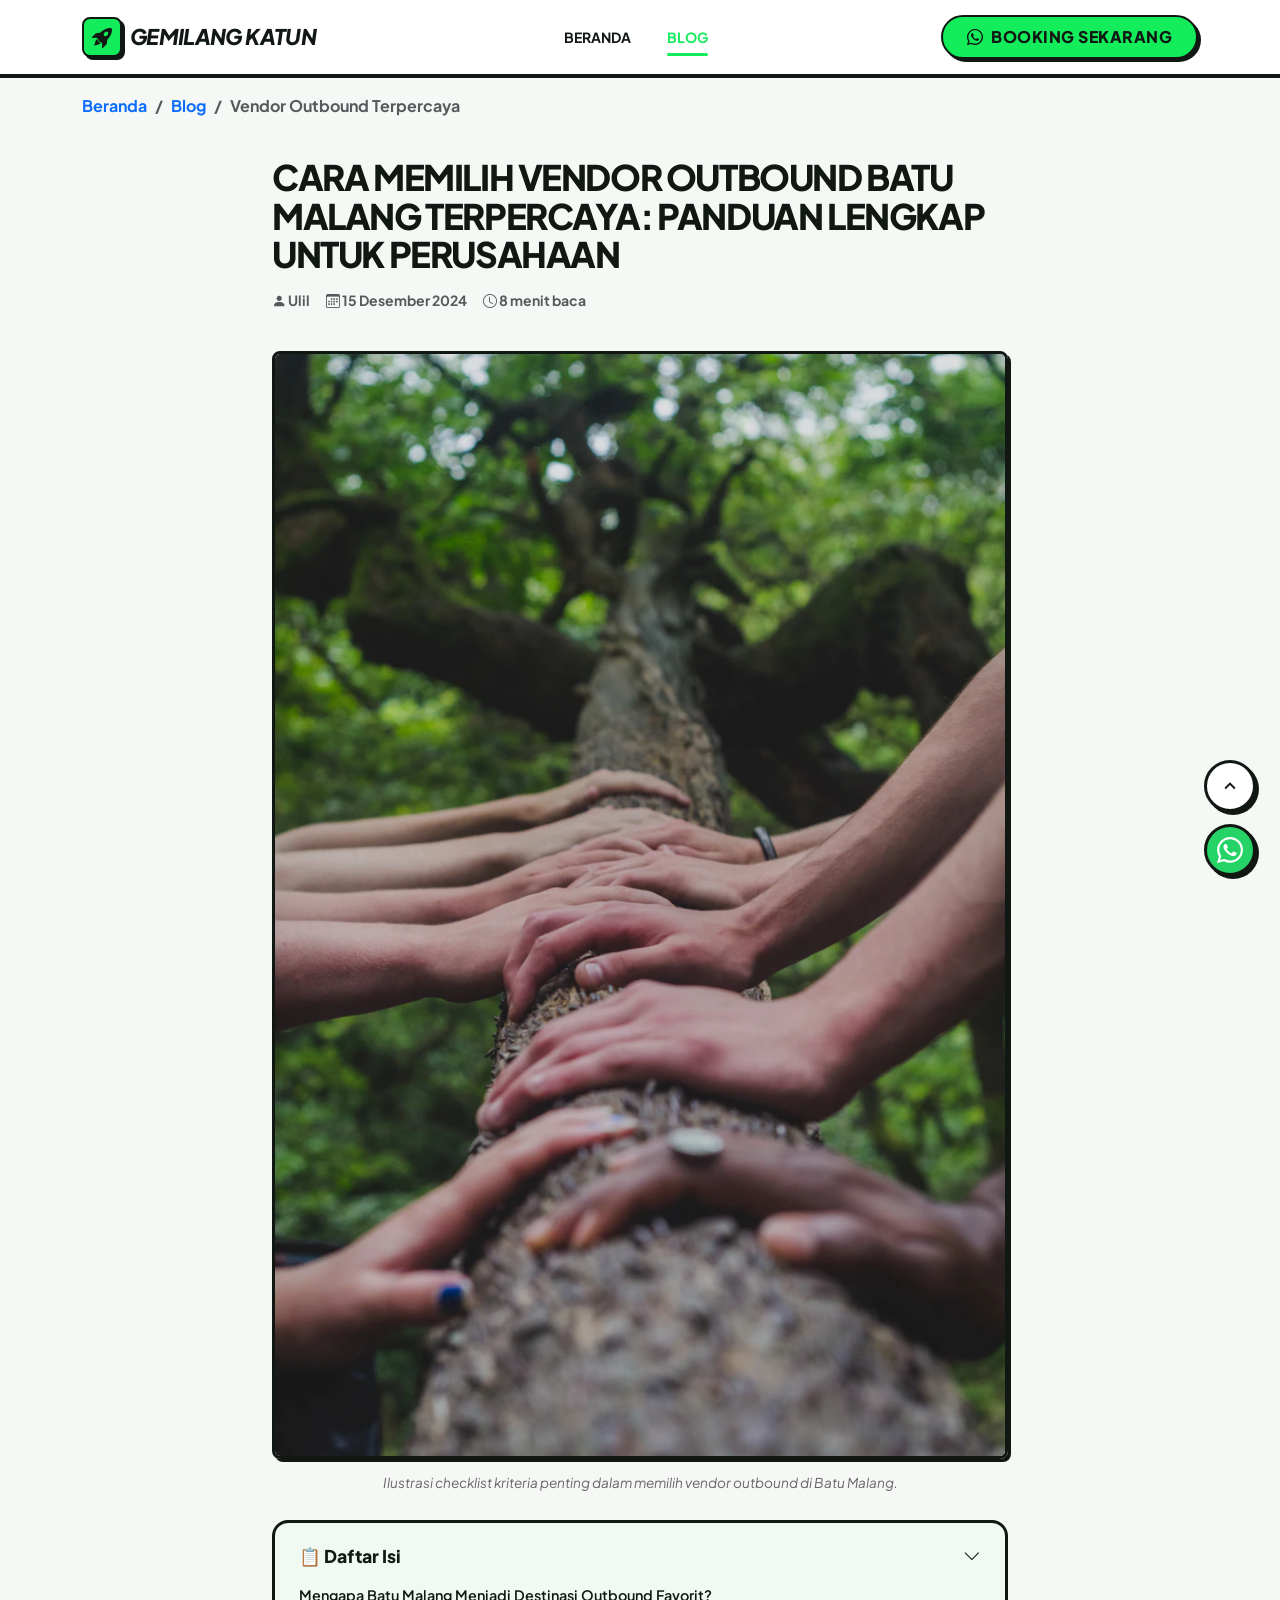
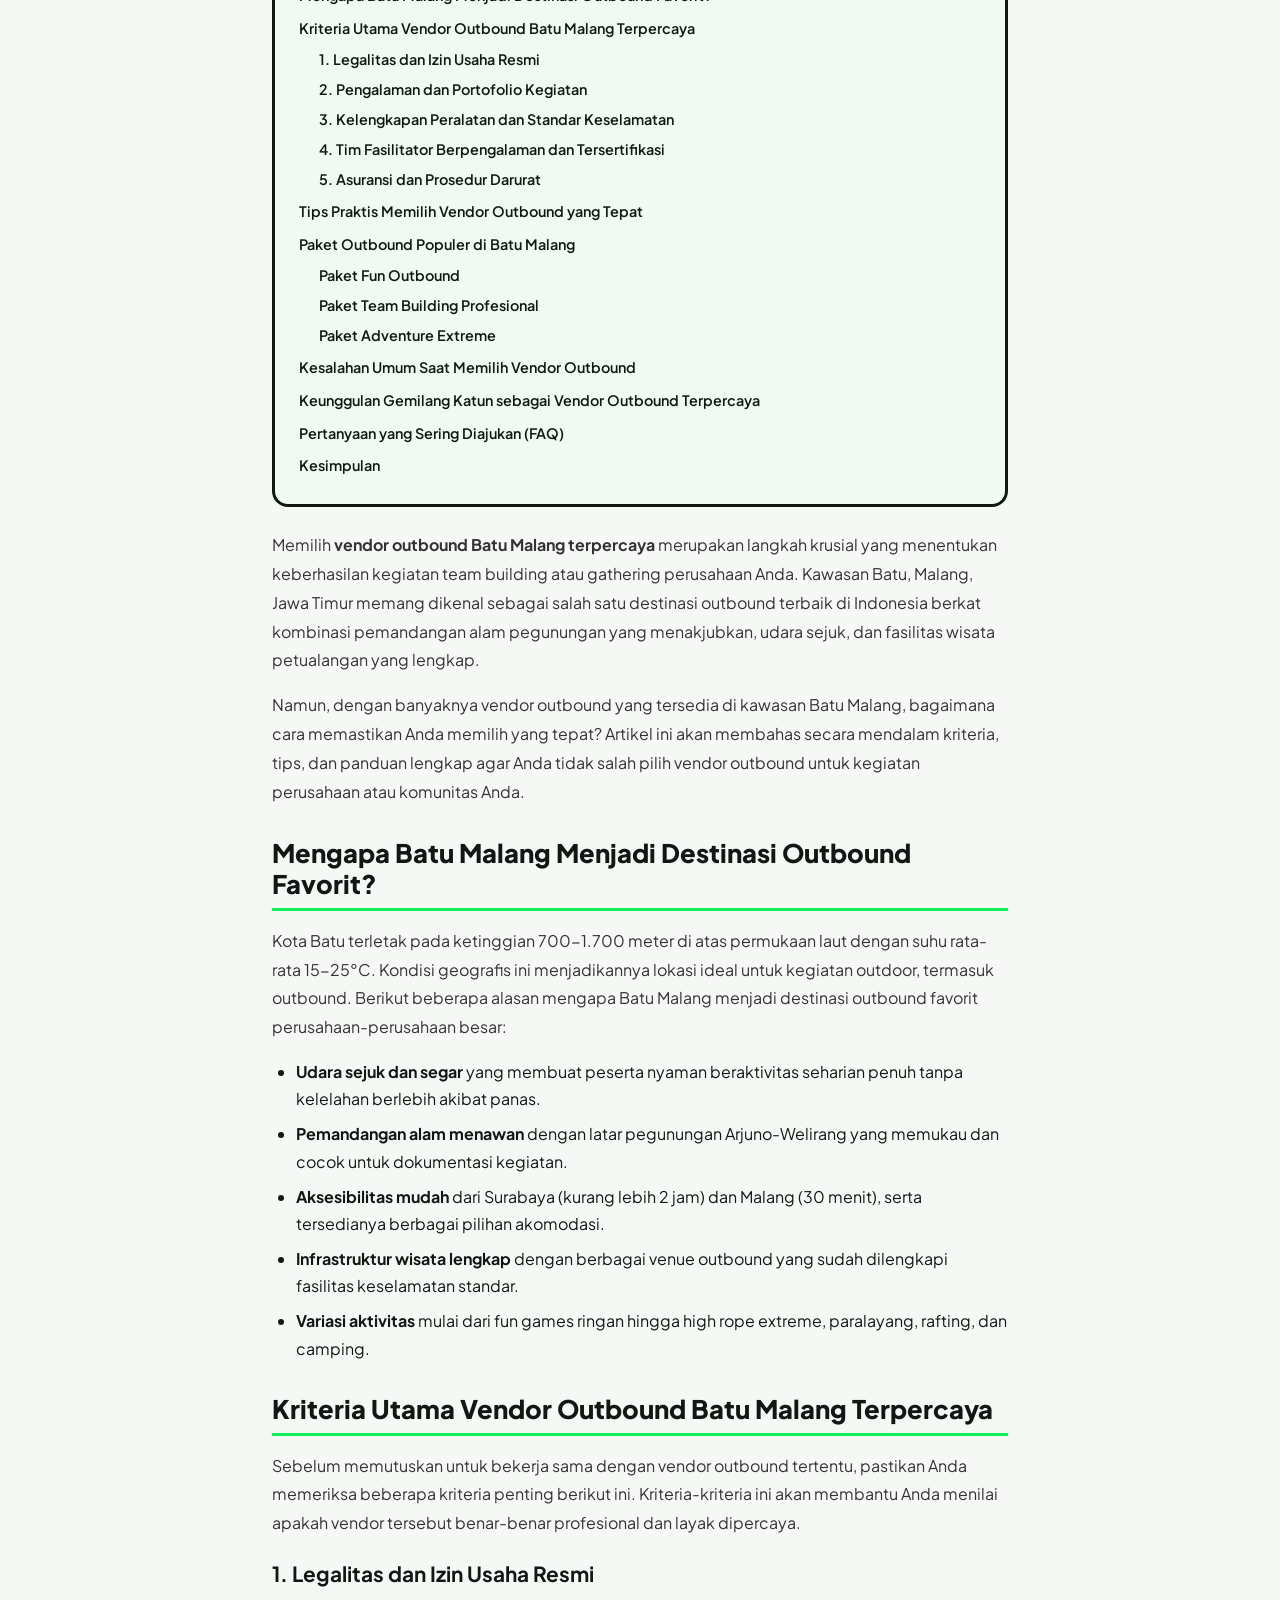
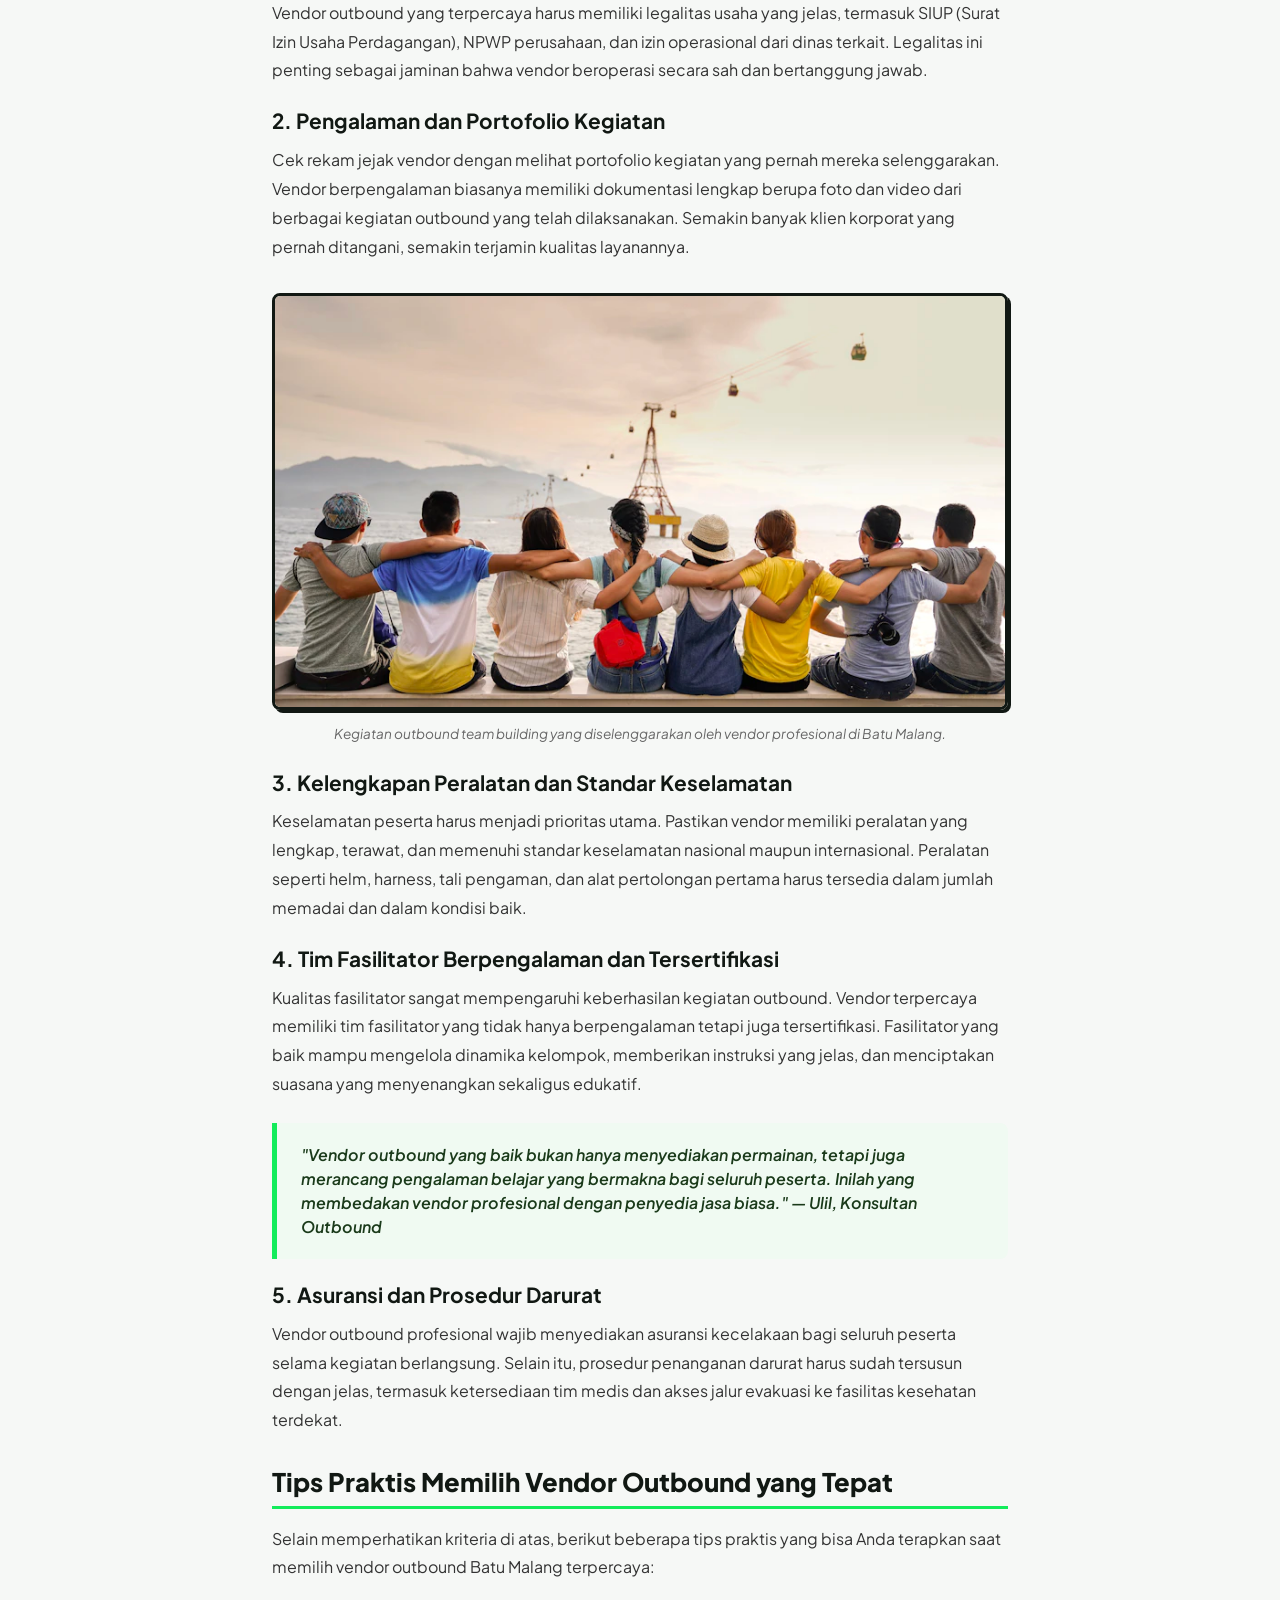
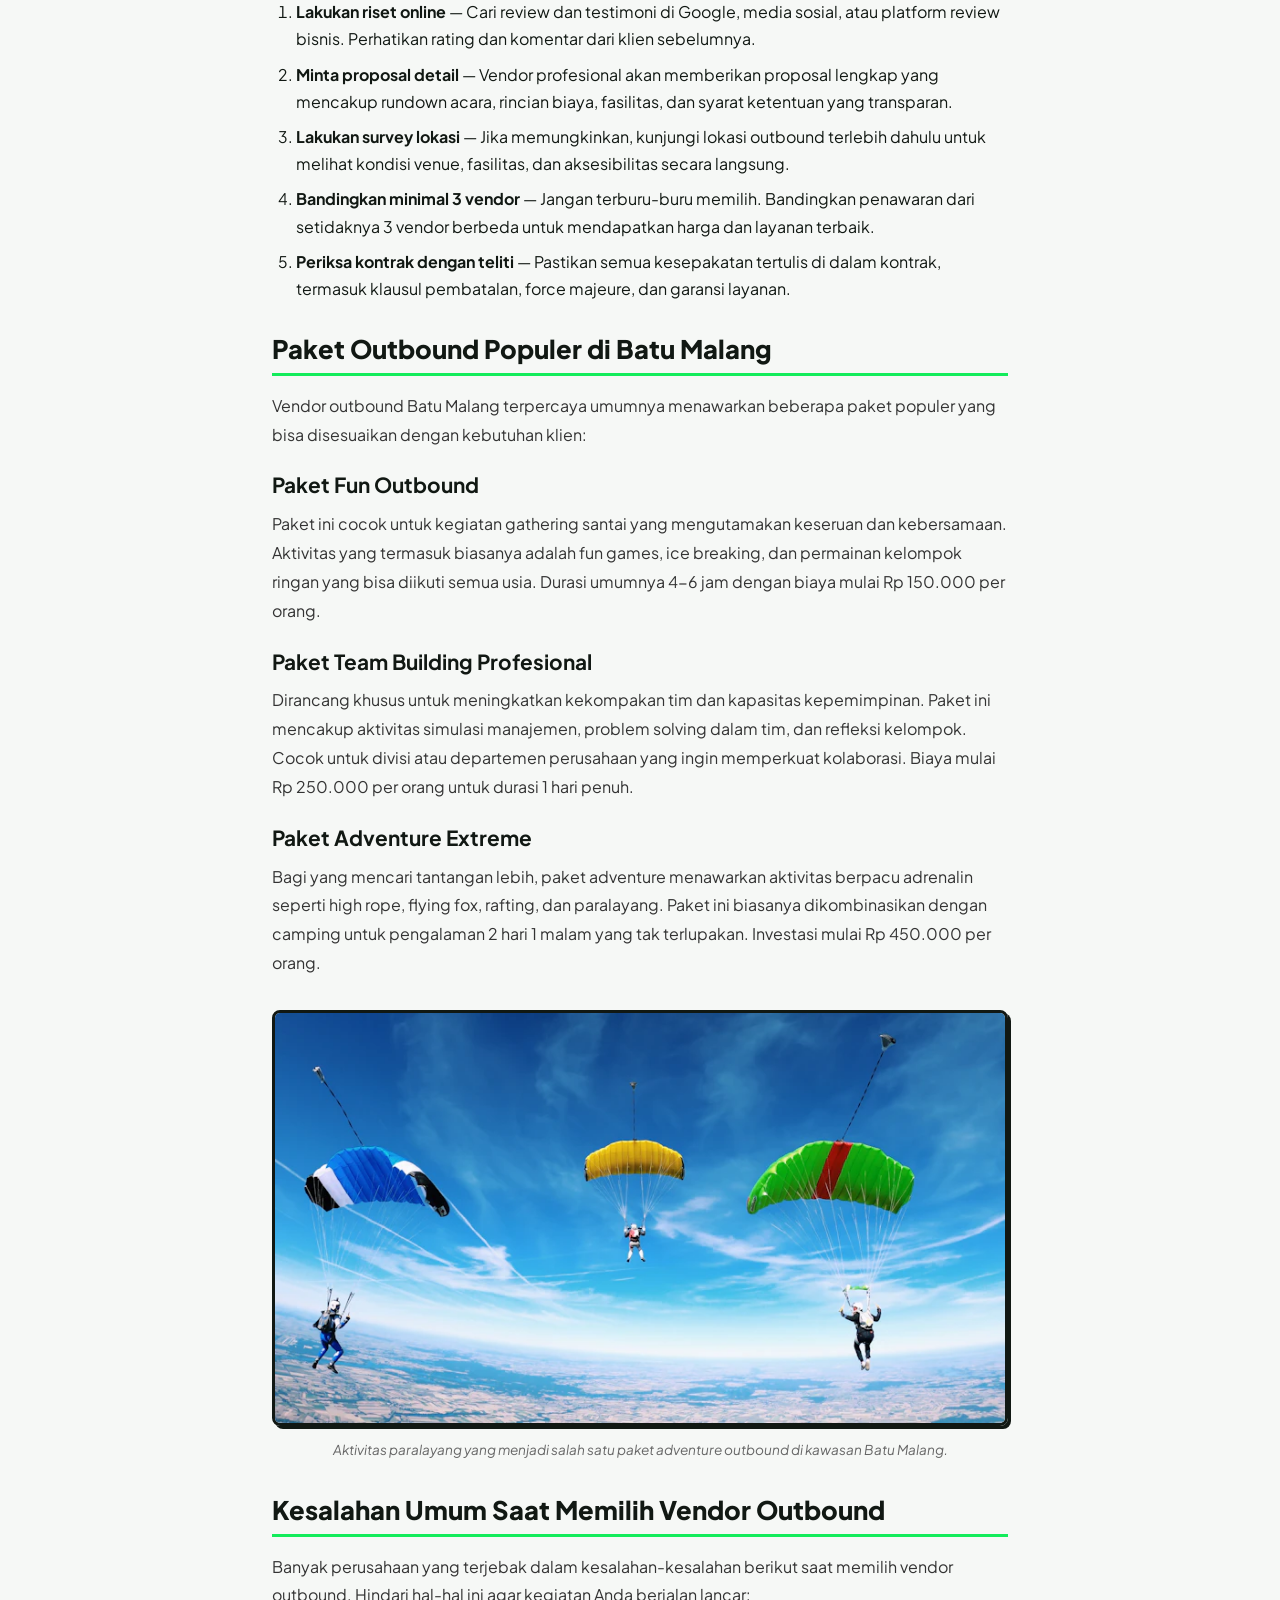
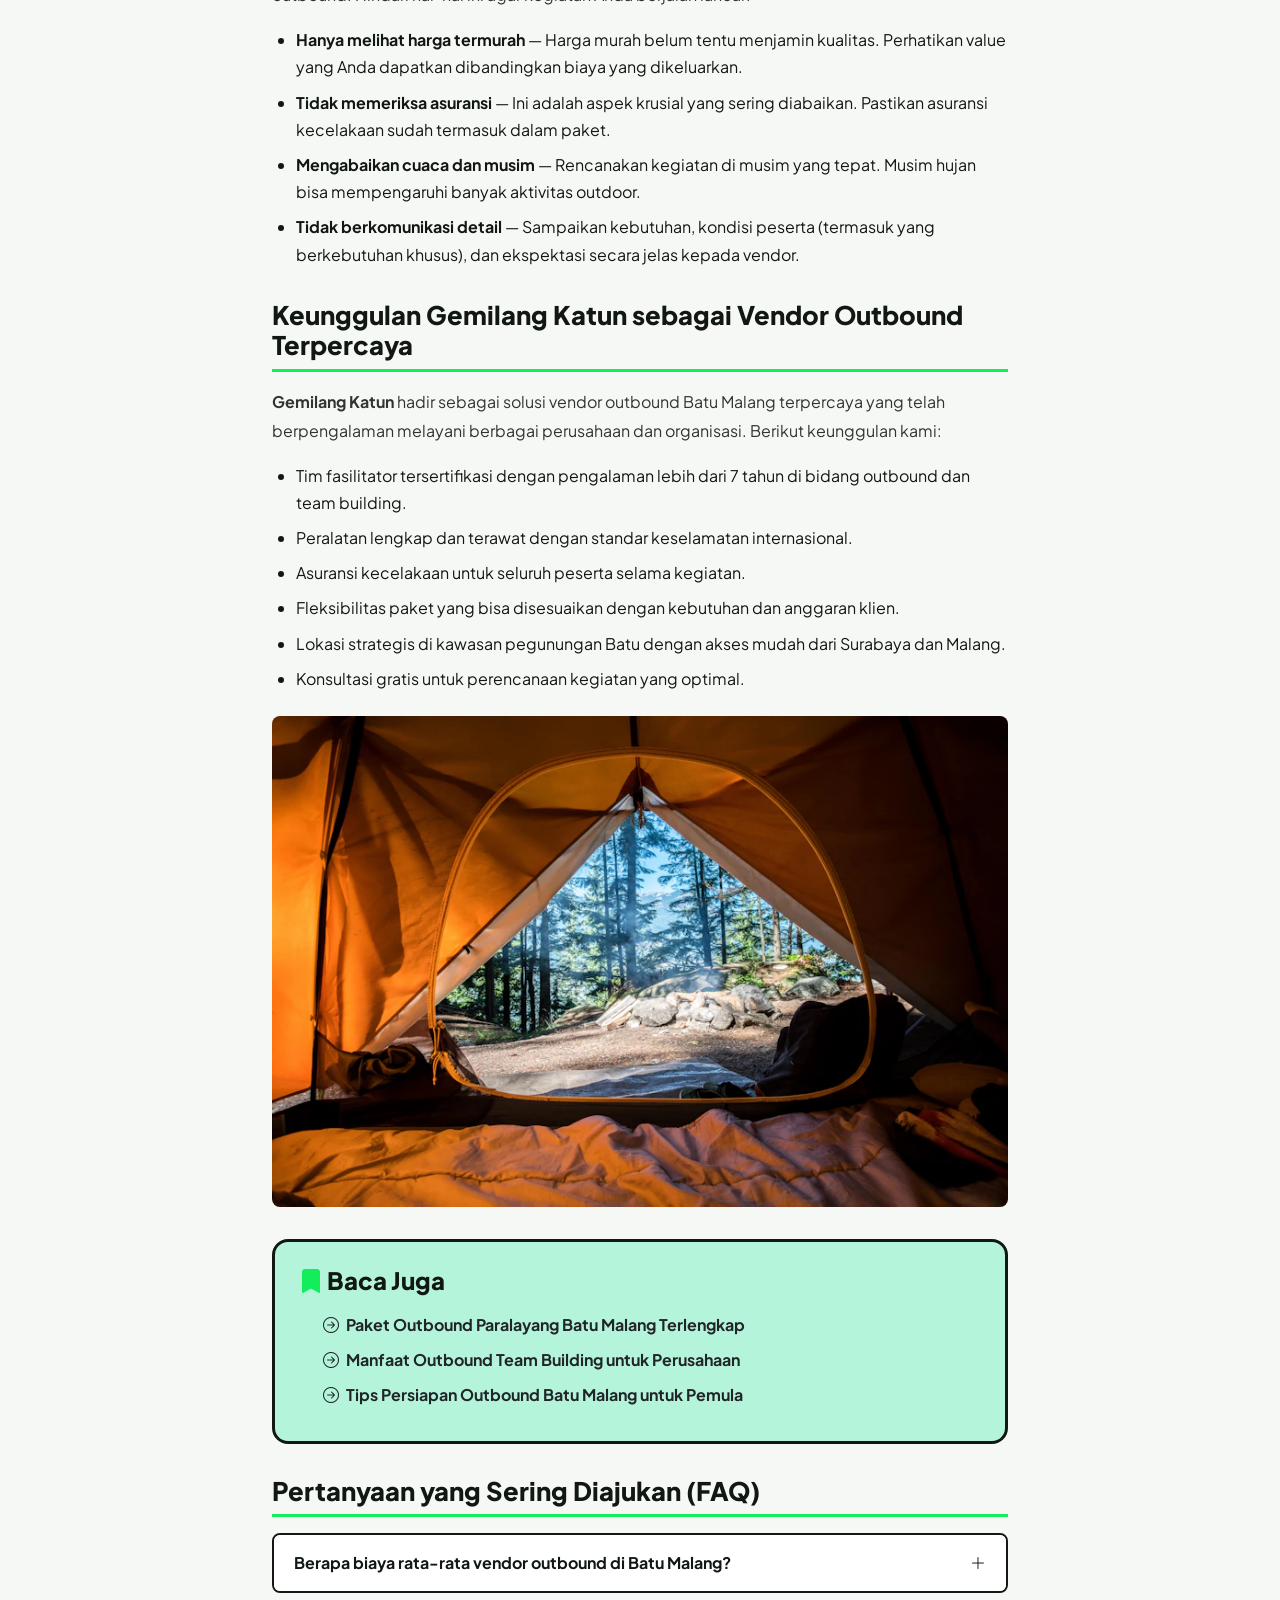
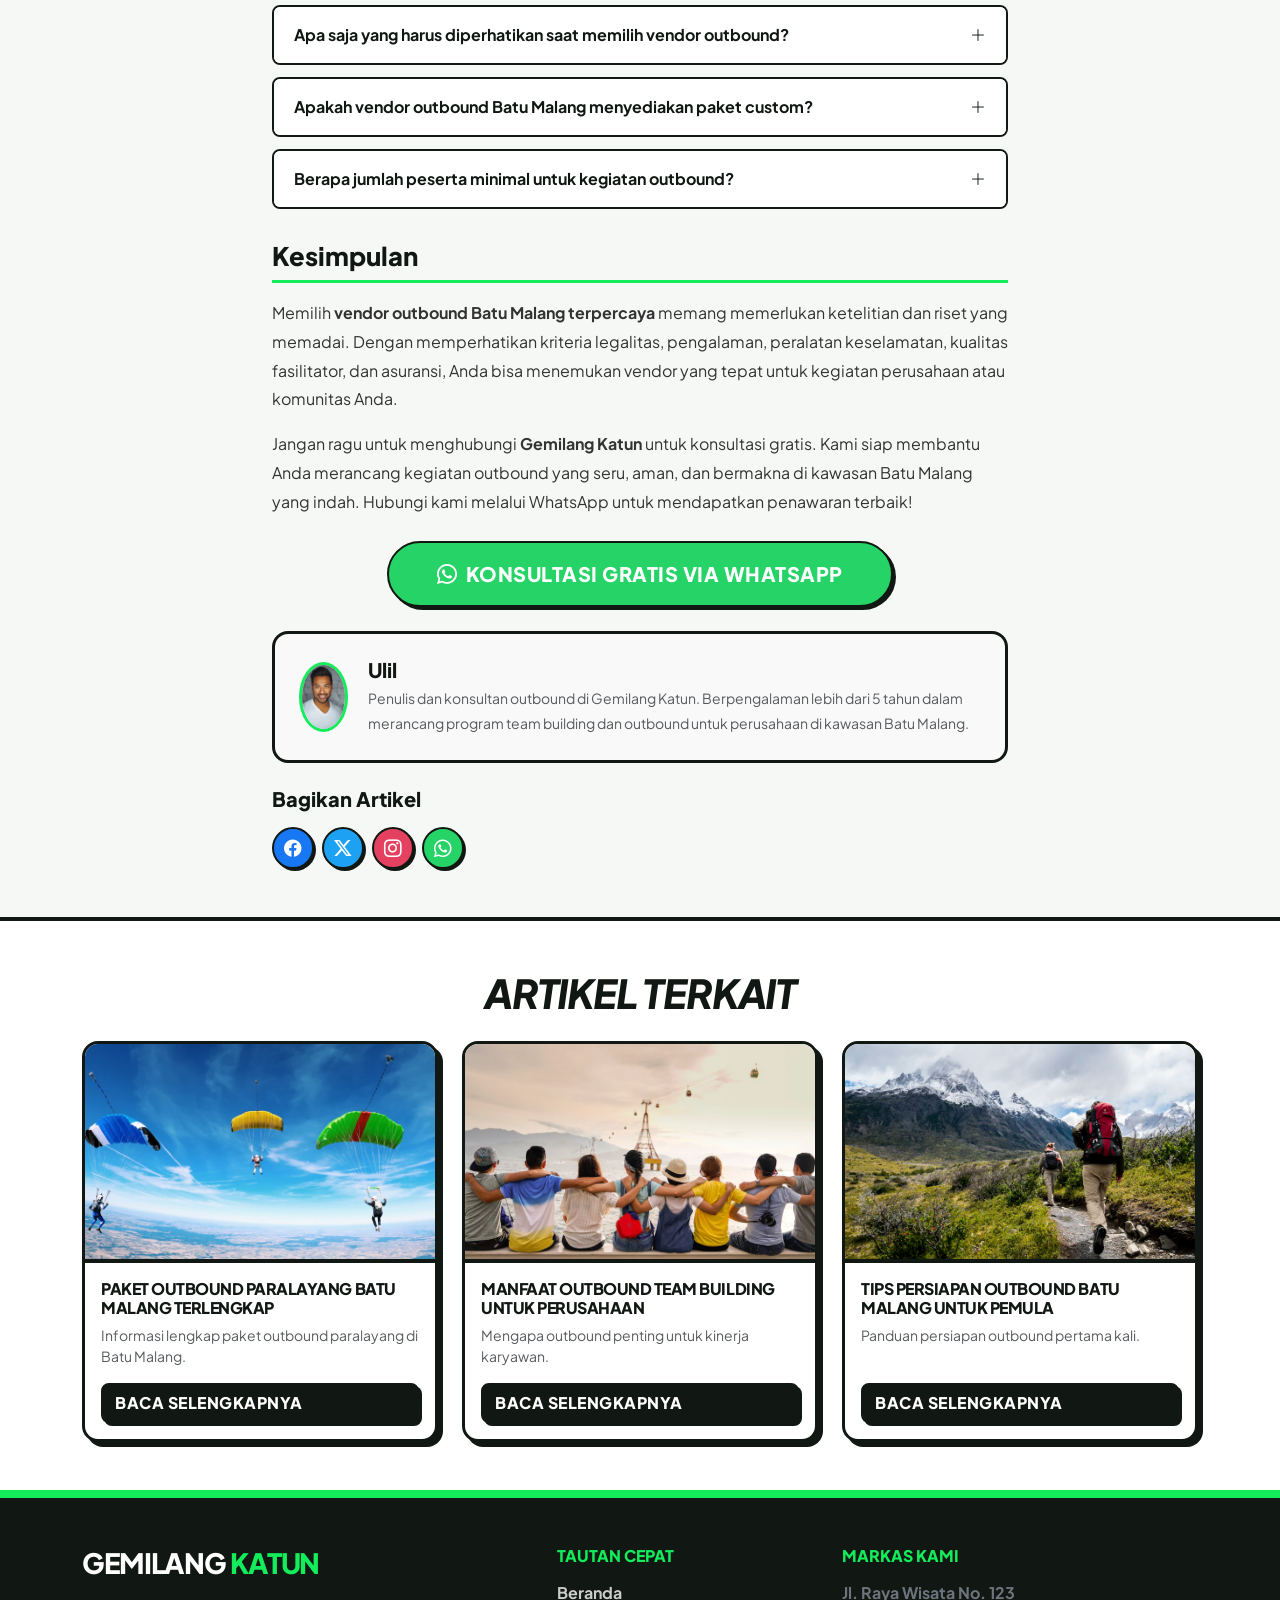
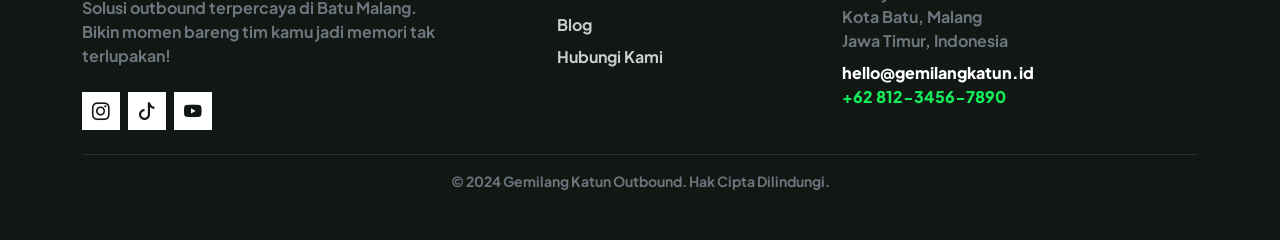
==== commit fc39852d: "Add files via upload" ====
--- a/artikel-1.html
+++ b/artikel-1.html
@@ -19,7 +19,7 @@
         content="Panduan lengkap cara memilih vendor outbound Batu Malang terpercaya untuk kegiatan perusahaan.">
     <meta property="og:url" content="https://gemilangkatun.id/artikel-1.html">
     <meta property="og:site_name" content="Gemilang Katun">
-    <meta property="og:image" content="https://gemilangkatun.id/images/vendor-outbound.svg">
+    <meta property="og:image" content="https://gemilangkatun.id/images/vendor-outbound.webp">
     <meta property="og:locale" content="id_ID">
     <meta property="article:author" content="Ulil">
     <meta property="article:published_time" content="2024-12-15T08:00:00+07:00">
@@ -29,7 +29,7 @@
     <meta name="twitter:title" content="Cara Memilih Vendor Outbound Batu Malang Terpercaya">
     <meta name="twitter:description"
         content="Panduan lengkap cara memilih vendor outbound Batu Malang terpercaya untuk kegiatan perusahaan.">
-    <meta name="twitter:image" content="https://gemilangkatun.id/images/vendor-outbound.svg">
+    <meta name="twitter:image" content="https://gemilangkatun.id/images/vendor-outbound.webp">
 
     <meta name="geo.region" content="ID-JI">
     <meta name="geo.placename" content="Batu, Malang">
@@ -50,7 +50,7 @@
     "@type": "Article",
     "headline": "Cara Memilih Vendor Outbound Batu Malang Terpercaya",
     "description": "Panduan lengkap cara memilih vendor outbound Batu Malang terpercaya untuk kegiatan perusahaan dan komunitas.",
-    "image": "https://gemilangkatun.id/images/vendor-outbound.svg",
+    "image": "https://gemilangkatun.id/images/vendor-outbound.webp",
     "author": { "@type": "Person", "name": "Ulil" },
     "publisher": { "@type": "Organization", "name": "Gemilang Katun", "logo": { "@type": "ImageObject", "url": "https://gemilangkatun.id/images/favicon.svg" } },
     "datePublished": "2024-12-15",
@@ -96,7 +96,7 @@
                 <span class="navbar-toggler-icon"></span>
             </button>
             <div class="collapse navbar-collapse">
-                <ul class="navbar-nav ms-auto me-3 gap-1">
+                <ul class="navbar-nav mx-auto gap-1">
                     <li class="nav-item"><a class="nav-link" href="index.html">Beranda</a></li>
                     <li class="nav-item"><a class="nav-link active" href="blog.html">Blog</a></li>
                 </ul>
@@ -150,7 +150,7 @@
                             <span><i class="bi bi-clock"></i> 8 menit baca</span>
                         </div>
 
-                        <img src="images/vendor-outbound.svg"
+                        <img src="images/vendor-outbound.webp"
                             alt="Checklist cara memilih vendor outbound Batu Malang terpercaya" class="article-img"
                             width="800" height="500" loading="eager">
                         <p class="img-caption">Ilustrasi checklist kriteria penting dalam memilih vendor outbound di
@@ -215,7 +215,7 @@
                             berbagai kegiatan outbound yang telah dilaksanakan. Semakin banyak klien korporat yang
                             pernah ditangani, semakin terjamin kualitas layanannya.</p>
 
-                        <img src="images/outbound-teamwork.svg"
+                        <img src="images/outbound-teamwork.webp"
                             alt="Kegiatan outbound team building yang diselenggarakan vendor profesional"
                             class="article-img" width="800" height="500" loading="lazy">
                         <p class="img-caption">Kegiatan outbound team building yang diselenggarakan oleh vendor
@@ -290,7 +290,7 @@
                             dengan camping untuk pengalaman 2 hari 1 malam yang tak terlupakan. Investasi mulai Rp
                             450.000 per orang.</p>
 
-                        <img src="images/paragliding-batu.svg"
+                        <img src="images/paragliding-batu.webp"
                             alt="Aktivitas paralayang yang menjadi salah satu paket outbound di Batu Malang"
                             class="article-img" width="800" height="500" loading="lazy">
                         <p class="img-caption">Aktivitas paralayang yang menjadi salah satu paket adventure outbound di
@@ -332,7 +332,7 @@
 
                         <!-- Promo -->
                         <div class="my-4">
-                            <img src="images/promo-banner.svg" alt="Promo spesial paket outbound Gemilang Katun"
+                            <img src="images/promo-banner.webp" alt="Promo spesial paket outbound Gemilang Katun"
                                 class="w-100 rounded-3" width="800" height="200" loading="lazy">
                         </div>
 
@@ -418,7 +418,7 @@
 
                         <!-- Author -->
                         <div class="author-profile my-4">
-                            <img src="images/author-ulil.svg" alt="Ulil - Penulis artikel Gemilang Katun" width="70"
+                            <img src="images/author-ulil.webp" alt="Ulil - Penulis artikel Gemilang Katun" width="70"
                                 height="70" loading="lazy">
                             <div>
                                 <h5 class="fw-800 mb-1">Ulil</h5>
@@ -454,7 +454,7 @@
                 <div class="row g-4">
                     <div class="col-md-4">
                         <div class="article-card bg-white">
-                            <div class="card-img-wrap"><img src="images/paragliding-batu.svg"
+                            <div class="card-img-wrap"><img src="images/paragliding-batu.webp"
                                     alt="Paket outbound paralayang Batu Malang" width="400" height="250" loading="lazy">
                             </div>
                             <div class="card-body p-3">
@@ -469,7 +469,7 @@
                     </div>
                     <div class="col-md-4">
                         <div class="article-card bg-white">
-                            <div class="card-img-wrap"><img src="images/outbound-teamwork.svg"
+                            <div class="card-img-wrap"><img src="images/outbound-teamwork.webp"
                                     alt="Manfaat outbound team building" width="400" height="250" loading="lazy"></div>
                             <div class="card-body p-3">
                                 <h3 class="fw-800 fs-6 text-uppercase tracking-tight">Manfaat Outbound Team Building
@@ -482,7 +482,7 @@
                     </div>
                     <div class="col-md-4">
                         <div class="article-card bg-white">
-                            <div class="card-img-wrap"><img src="images/tips-outbound.svg"
+                            <div class="card-img-wrap"><img src="images/tips-outbound.webp"
                                     alt="Tips persiapan outbound untuk pemula" width="400" height="250" loading="lazy">
                             </div>
                             <div class="card-body p-3">
--- a/style.css
+++ b/style.css
@@ -30,18 +30,32 @@
 }
 
 /* ---------- Global Reset & Base ---------- */
-* { box-sizing: border-box; }
-html { scroll-behavior: smooth; }
+* {
+  box-sizing: border-box;
+}
+
+html {
+  scroll-behavior: smooth;
+  overflow-x: hidden;
+}
 
 body {
   font-family: var(--font-base);
   background-color: var(--clr-bg-light);
   color: var(--clr-dark);
   overflow-x: hidden;
-}
-
-img { max-width: 100%; height: auto; }
-a { text-decoration: none; transition: color 0.2s; }
+  max-width: 100vw;
+}
+
+img {
+  max-width: 100%;
+  height: auto;
+}
+
+a {
+  text-decoration: none;
+  transition: color 0.2s;
+}
 
 /* ---------- Neo-Brutalism Components ---------- */
 .neo-card {
@@ -50,6 +64,7 @@
   border-radius: var(--radius-md);
   transition: transform 0.15s ease, box-shadow 0.15s ease;
 }
+
 .neo-card:hover {
   transform: translate(2px, 2px);
   box-shadow: var(--shadow-neo-hover);
@@ -67,6 +82,7 @@
   gap: 0.5rem;
   cursor: pointer;
 }
+
 .neo-btn:active,
 .neo-btn:hover {
   box-shadow: 0px 0px 0px var(--clr-dark);
@@ -77,6 +93,7 @@
   background-color: var(--clr-primary);
   color: var(--clr-dark);
 }
+
 .neo-btn-primary:hover {
   background-color: var(--clr-primary-dark);
   color: var(--clr-dark);
@@ -86,6 +103,7 @@
   background-color: var(--clr-dark);
   color: #fff;
 }
+
 .neo-btn-dark:hover {
   background-color: var(--clr-primary);
   color: var(--clr-dark);
@@ -96,6 +114,7 @@
   color: #fff;
   border-color: var(--clr-dark);
 }
+
 .neo-btn-wa:hover {
   background-color: #1DA851;
   color: #fff;
@@ -103,12 +122,13 @@
 
 /* ---------- Navbar ---------- */
 .navbar-neo {
-  background: rgba(255,255,255,0.95);
+  background: rgba(255, 255, 255, 0.95);
   backdrop-filter: blur(12px);
   -webkit-backdrop-filter: blur(12px);
   border-bottom: 4px solid var(--clr-dark);
   padding: 0.75rem 0;
 }
+
 .navbar-neo .navbar-brand {
   font-weight: 800;
   font-size: 1.35rem;
@@ -117,15 +137,23 @@
   font-style: italic;
   color: var(--clr-dark);
 }
-.navbar-neo .navbar-brand:hover { color: var(--clr-dark); }
+
+.navbar-neo .navbar-brand:hover {
+  color: var(--clr-dark);
+}
+
 .navbar-neo .brand-icon {
-  width: 40px; height: 40px;
+  width: 40px;
+  height: 40px;
   background: var(--clr-primary);
   border: 2px solid var(--clr-dark);
   border-radius: var(--radius-sm);
-  display: flex; align-items: center; justify-content: center;
+  display: flex;
+  align-items: center;
+  justify-content: center;
   box-shadow: var(--shadow-neo-sm);
 }
+
 .navbar-neo .nav-link {
   font-weight: 700;
   text-transform: uppercase;
@@ -134,14 +162,18 @@
   position: relative;
   padding: 0.5rem 1rem !important;
 }
+
 .navbar-neo .nav-link:hover,
 .navbar-neo .nav-link.active {
   color: var(--clr-primary) !important;
 }
+
 .navbar-neo .nav-link.active::after {
   content: '';
   position: absolute;
-  bottom: 0; left: 1rem; right: 1rem;
+  bottom: 0;
+  left: 1rem;
+  right: 1rem;
   height: 3px;
   background: var(--clr-primary);
   border-radius: 2px;
@@ -151,9 +183,11 @@
 .offcanvas-neo {
   border-left: 4px solid var(--clr-dark) !important;
 }
+
 .offcanvas-neo .offcanvas-header {
   border-bottom: 3px solid var(--clr-dark);
 }
+
 .offcanvas-neo .nav-link {
   font-weight: 700;
   font-size: 1.1rem;
@@ -161,6 +195,7 @@
   color: var(--clr-dark);
   border-bottom: 2px solid #eee;
 }
+
 .offcanvas-neo .nav-link:hover,
 .offcanvas-neo .nav-link.active {
   color: var(--clr-primary);
@@ -175,6 +210,7 @@
   border-radius: var(--radius-md);
   overflow: hidden;
 }
+
 .hero-section .hero-badge {
   display: inline-block;
   background: #fff;
@@ -185,6 +221,7 @@
   font-weight: 700;
   box-shadow: 2px 2px 0 var(--clr-dark);
 }
+
 .hero-section h1 {
   font-size: 3.5rem;
   font-weight: 900;
@@ -193,9 +230,13 @@
   text-transform: uppercase;
   font-style: italic;
 }
+
 @media (min-width: 992px) {
-  .hero-section h1 { font-size: 5rem; }
-}
+  .hero-section h1 {
+    font-size: 5rem;
+  }
+}
+
 .hero-img-wrap {
   position: relative;
   min-height: 350px;
@@ -203,6 +244,7 @@
   border-top: 4px solid var(--clr-dark);
   background: var(--clr-accent-mint);
 }
+
 @media (min-width: 992px) {
   .hero-img-wrap {
     border-left: 4px solid var(--clr-dark);
@@ -210,26 +252,41 @@
     min-height: 100%;
   }
 }
+
 .hero-img-wrap img {
   position: absolute;
   inset: 0;
-  width: 100%; height: 100%;
+  width: 100%;
+  height: 100%;
   object-fit: cover;
 }
+
 .hero-badge-float {
   position: absolute;
-  bottom: -15px; left: -15px;
-  width: 120px; height: 120px;
+  bottom: -15px;
+  left: -15px;
+  width: 120px;
+  height: 120px;
   background: var(--clr-accent-coral);
   border-radius: 50%;
   border: 4px solid var(--clr-dark);
-  display: flex; align-items: center; justify-content: center;
+  display: flex;
+  align-items: center;
+  justify-content: center;
   animation: bounce 2s infinite;
   z-index: 2;
 }
+
 @keyframes bounce {
-  0%, 100% { transform: translateY(0); }
-  50% { transform: translateY(-15px); }
+
+  0%,
+  100% {
+    transform: translateY(0);
+  }
+
+  50% {
+    transform: translateY(-15px);
+  }
 }
 
 /* ---------- Section Styles ---------- */
@@ -240,8 +297,11 @@
   letter-spacing: -0.03em;
   font-style: italic;
 }
+
 @media (min-width: 768px) {
-  .section-heading { font-size: 2.5rem; }
+  .section-heading {
+    font-size: 2.5rem;
+  }
 }
 
 .section-line {
@@ -259,16 +319,21 @@
   padding: 2rem;
   transition: transform 0.15s, box-shadow 0.15s;
 }
+
 .feature-card:hover {
   transform: translate(2px, 2px);
   box-shadow: var(--shadow-neo-hover);
 }
+
 .feature-icon {
-  width: 60px; height: 60px;
+  width: 60px;
+  height: 60px;
   background: #fff;
   border: 3px solid var(--clr-dark);
   border-radius: var(--radius-md);
-  display: flex; align-items: center; justify-content: center;
+  display: flex;
+  align-items: center;
+  justify-content: center;
   box-shadow: var(--shadow-neo-sm);
   font-size: 1.75rem;
 }
@@ -281,19 +346,23 @@
   border-radius: var(--radius-md);
   transition: transform 0.15s, box-shadow 0.15s;
 }
+
 .activity-card:hover {
   transform: translate(2px, 2px);
   box-shadow: var(--shadow-neo-hover);
 }
+
 .activity-card .card-img-top {
   aspect-ratio: 4/3;
   object-fit: cover;
   border-bottom: 4px solid var(--clr-dark);
   transition: transform 0.5s;
 }
+
 .activity-card:hover .card-img-top {
   transform: scale(1.05);
 }
+
 .activity-card .card-body {
   border-top: 0;
 }
@@ -309,28 +378,35 @@
   display: flex;
   flex-direction: column;
 }
+
 .article-card:hover {
   transform: translate(2px, 2px);
   box-shadow: var(--shadow-neo-hover);
 }
+
 .article-card .card-img-wrap {
   overflow: hidden;
   border-bottom: 4px solid var(--clr-dark);
   aspect-ratio: 16/10;
 }
+
 .article-card .card-img-wrap img {
-  width: 100%; height: 100%;
+  width: 100%;
+  height: 100%;
   object-fit: cover;
   transition: transform 0.5s;
 }
+
 .article-card:hover .card-img-wrap img {
   transform: scale(1.05);
 }
+
 .article-card .card-body {
   flex: 1;
   display: flex;
   flex-direction: column;
 }
+
 .article-card .card-body .mt-auto {
   margin-top: auto;
 }
@@ -341,14 +417,17 @@
   border-top: 4px solid var(--clr-dark);
   border-bottom: 4px solid var(--clr-dark);
 }
+
 .about-img-wrap {
   border: var(--border-neo);
   box-shadow: var(--shadow-neo);
   border-radius: var(--radius-md);
   overflow: hidden;
 }
+
 .about-img-wrap img {
-  width: 100%; height: 100%;
+  width: 100%;
+  height: 100%;
   object-fit: cover;
 }
 
@@ -362,6 +441,7 @@
   text-transform: uppercase;
   display: inline-block;
 }
+
 .blog-hero h2 {
   font-size: 3rem;
   font-weight: 900;
@@ -369,8 +449,11 @@
   letter-spacing: -0.04em;
   line-height: 1;
 }
+
 @media (min-width: 768px) {
-  .blog-hero h2 { font-size: 4.5rem; }
+  .blog-hero h2 {
+    font-size: 4.5rem;
+  }
 }
 
 .blog-featured {
@@ -379,6 +462,7 @@
   overflow: hidden;
   transition: transform 0.15s, box-shadow 0.15s;
 }
+
 .blog-featured:hover {
   transform: translate(2px, 2px);
   box-shadow: var(--shadow-neo-hover);
@@ -394,6 +478,7 @@
   border-bottom: 3px solid var(--clr-primary);
   color: var(--clr-dark);
 }
+
 .article-content h3 {
   font-size: 1.3rem;
   font-weight: 700;
@@ -401,19 +486,24 @@
   margin-bottom: 0.75rem;
   color: var(--clr-dark);
 }
+
 .article-content p {
   line-height: 1.8;
   margin-bottom: 1rem;
   color: #333;
 }
-.article-content ul, .article-content ol {
+
+.article-content ul,
+.article-content ol {
   margin-bottom: 1rem;
   padding-left: 1.5rem;
 }
+
 .article-content li {
   margin-bottom: 0.5rem;
   line-height: 1.7;
 }
+
 .article-content blockquote {
   border-left: 5px solid var(--clr-primary);
   background: #f0faf2;
@@ -424,6 +514,7 @@
   font-weight: 600;
   color: #1a3a1a;
 }
+
 .article-content .img-caption {
   font-size: 0.85rem;
   color: #666;
@@ -432,6 +523,7 @@
   margin-top: 0.5rem;
   margin-bottom: 1.5rem;
 }
+
 .article-content .article-img {
   border: var(--border-neo);
   border-radius: var(--radius-sm);
@@ -448,6 +540,7 @@
   padding: 1.25rem 1.5rem;
   margin: 1.5rem 0;
 }
+
 .toc-container .toc-title {
   font-weight: 800;
   font-size: 1.1rem;
@@ -456,24 +549,29 @@
   align-items: center;
   justify-content: space-between;
 }
+
 .toc-container .toc-list {
   list-style: none;
   padding-left: 0;
   margin: 0.75rem 0 0;
 }
+
 .toc-container .toc-list li {
   margin-bottom: 0.35rem;
 }
+
 .toc-container .toc-list a {
   color: var(--clr-dark);
   font-weight: 600;
   font-size: 0.9rem;
   border-bottom: 2px solid transparent;
 }
+
 .toc-container .toc-list a:hover {
   color: var(--clr-primary-dark);
   border-bottom-color: var(--clr-primary);
 }
+
 .toc-container .toc-list .toc-h3 {
   padding-left: 1.25rem;
   font-size: 0.85rem;
@@ -496,6 +594,7 @@
   margin-bottom: 0.75rem;
   overflow: hidden;
 }
+
 .faq-item .faq-question {
   background: #fff;
   padding: 1rem 1.25rem;
@@ -505,14 +604,17 @@
   align-items: center;
   justify-content: space-between;
 }
+
 .faq-item .faq-question:hover {
   background: #f0faf2;
 }
+
 .faq-item .faq-answer {
   padding: 0 1.25rem 1rem;
   line-height: 1.7;
   display: none;
 }
+
 .faq-item.open .faq-answer {
   display: block;
 }
@@ -527,8 +629,10 @@
   gap: 1.25rem;
   align-items: center;
 }
+
 .author-profile img {
-  width: 70px; height: 70px;
+  width: 70px;
+  height: 70px;
   border-radius: 50%;
   border: 3px solid var(--clr-primary);
   object-fit: cover;
@@ -536,7 +640,8 @@
 
 /* Share buttons */
 .share-buttons a {
-  width: 42px; height: 42px;
+  width: 42px;
+  height: 42px;
   border-radius: 50%;
   display: inline-flex;
   align-items: center;
@@ -547,14 +652,27 @@
   transition: transform 0.15s, box-shadow 0.15s;
   box-shadow: 2px 2px 0 var(--clr-dark);
 }
+
 .share-buttons a:hover {
-  transform: translate(1px,1px);
+  transform: translate(1px, 1px);
   box-shadow: 0 0 0 var(--clr-dark);
 }
-.share-btn-fb { background: #1877F2; }
-.share-btn-tw { background: #1DA1F2; }
-.share-btn-ig { background: #E4405F; }
-.share-btn-wa { background: var(--clr-wa-green); }
+
+.share-btn-fb {
+  background: #1877F2;
+}
+
+.share-btn-tw {
+  background: #1DA1F2;
+}
+
+.share-btn-ig {
+  background: #E4405F;
+}
+
+.share-btn-wa {
+  background: var(--clr-wa-green);
+}
 
 /* ---------- Footer ---------- */
 .footer-neo {
@@ -562,8 +680,16 @@
   color: #fff;
   border-top: 8px solid var(--clr-primary);
 }
-.footer-neo a { color: #ccc; transition: color 0.2s; }
-.footer-neo a:hover { color: var(--clr-primary); }
+
+.footer-neo a {
+  color: #ccc;
+  transition: color 0.2s;
+}
+
+.footer-neo a:hover {
+  color: var(--clr-primary);
+}
+
 .footer-neo h5 {
   color: var(--clr-primary);
   font-weight: 800;
@@ -571,8 +697,10 @@
   font-size: 1rem;
   margin-bottom: 1rem;
 }
+
 .footer-social a {
-  width: 38px; height: 38px;
+  width: 38px;
+  height: 38px;
   background: #fff;
   color: var(--clr-dark);
   border: 2px solid #fff;
@@ -583,6 +711,7 @@
   font-size: 1.1rem;
   transition: all 0.2s;
 }
+
 .footer-social a:hover {
   background: var(--clr-primary);
   border-color: var(--clr-primary);
@@ -601,11 +730,14 @@
 }
 
 .btn-scroll-top {
-  width: 52px; height: 52px;
+  width: 52px;
+  height: 52px;
   background: #fff;
   border: 3px solid var(--clr-dark);
   border-radius: 50%;
-  display: flex; align-items: center; justify-content: center;
+  display: flex;
+  align-items: center;
+  justify-content: center;
   cursor: pointer;
   box-shadow: var(--shadow-neo-sm);
   transition: all 0.2s;
@@ -613,64 +745,120 @@
   visibility: hidden;
   transform: translateY(20px);
 }
+
 .btn-scroll-top.visible {
   opacity: 1;
   visibility: visible;
   transform: translateY(0);
 }
+
 .btn-scroll-top:hover {
   background: var(--clr-accent-yellow);
   transform: translateY(-3px);
   box-shadow: var(--shadow-neo);
 }
+
 .btn-scroll-top svg {
-  width: 22px; height: 22px;
+  width: 22px;
+  height: 22px;
   fill: var(--clr-dark);
 }
 
 .btn-wa-float {
-  width: 52px; height: 52px;
+  width: 52px;
+  height: 52px;
   background: var(--clr-wa-green);
   border: 3px solid var(--clr-dark);
   border-radius: 50%;
-  display: flex; align-items: center; justify-content: center;
+  display: flex;
+  align-items: center;
+  justify-content: center;
   cursor: pointer;
   box-shadow: var(--shadow-neo-sm);
   transition: all 0.2s;
   color: #fff;
   animation: pulse-wa 2s infinite;
 }
+
 .btn-wa-float:hover {
   transform: translateY(-3px) scale(1.05);
   box-shadow: var(--shadow-neo);
   background: #1DA851;
   color: #fff;
 }
+
 .btn-wa-float svg {
-  width: 26px; height: 26px;
+  width: 26px;
+  height: 26px;
   fill: #fff;
 }
+
 @keyframes pulse-wa {
-  0% { box-shadow: var(--shadow-neo-sm), 0 0 0 0 rgba(37,211,102,0.4); }
-  70% { box-shadow: var(--shadow-neo-sm), 0 0 0 12px rgba(37,211,102,0); }
-  100% { box-shadow: var(--shadow-neo-sm), 0 0 0 0 rgba(37,211,102,0); }
+  0% {
+    box-shadow: var(--shadow-neo-sm), 0 0 0 0 rgba(37, 211, 102, 0.4);
+  }
+
+  70% {
+    box-shadow: var(--shadow-neo-sm), 0 0 0 12px rgba(37, 211, 102, 0);
+  }
+
+  100% {
+    box-shadow: var(--shadow-neo-sm), 0 0 0 0 rgba(37, 211, 102, 0);
+  }
 }
 
 /* ---------- Utility Classes ---------- */
-.text-primary-neo { color: var(--clr-primary) !important; }
-.bg-primary-neo { background-color: var(--clr-primary) !important; }
-.bg-mint { background-color: var(--clr-accent-mint); }
-.bg-coral { background-color: var(--clr-accent-coral); }
-.bg-sky { background-color: var(--clr-accent-sky); }
-.bg-yellow-neo { background-color: var(--clr-accent-yellow); }
-.bg-pink-neo { background-color: var(--clr-accent-pink); }
-
-.fw-800 { font-weight: 800 !important; }
-.fw-900 { font-weight: 900 !important; }
-.tracking-tight { letter-spacing: -0.03em; }
-.tracking-tighter { letter-spacing: -0.04em; }
-.italic { font-style: italic; }
-.uppercase { text-transform: uppercase; }
+.text-primary-neo {
+  color: var(--clr-primary) !important;
+}
+
+.bg-primary-neo {
+  background-color: var(--clr-primary) !important;
+}
+
+.bg-mint {
+  background-color: var(--clr-accent-mint);
+}
+
+.bg-coral {
+  background-color: var(--clr-accent-coral);
+}
+
+.bg-sky {
+  background-color: var(--clr-accent-sky);
+}
+
+.bg-yellow-neo {
+  background-color: var(--clr-accent-yellow);
+}
+
+.bg-pink-neo {
+  background-color: var(--clr-accent-pink);
+}
+
+.fw-800 {
+  font-weight: 800 !important;
+}
+
+.fw-900 {
+  font-weight: 900 !important;
+}
+
+.tracking-tight {
+  letter-spacing: -0.03em;
+}
+
+.tracking-tighter {
+  letter-spacing: -0.04em;
+}
+
+.italic {
+  font-style: italic;
+}
+
+.uppercase {
+  text-transform: uppercase;
+}
 
 .badge-neo {
   display: inline-block;
@@ -684,9 +872,53 @@
 
 /* ---------- Responsive Fine-Tuning ---------- */
 @media (max-width: 767px) {
-  .hero-section h1 { font-size: 2.5rem; }
-  .section-heading { font-size: 1.75rem; }
-  .hero-badge-float { display: none !important; }
-  .floating-actions { bottom: 1rem; right: 1rem; }
-  .btn-scroll-top, .btn-wa-float { width: 46px; height: 46px; }
-}
+  .hero-section h1 {
+    font-size: 2.5rem;
+  }
+
+  .section-heading {
+    font-size: 1.75rem;
+  }
+
+  .hero-badge-float {
+    display: none !important;
+  }
+
+  .floating-actions {
+    bottom: 1rem;
+    right: 1rem;
+  }
+
+  .btn-scroll-top,
+  .btn-wa-float {
+    width: 46px;
+    height: 46px;
+  }
+
+  .container {
+    overflow-x: hidden;
+  }
+
+  .row {
+    margin-left: 0;
+    margin-right: 0;
+  }
+
+  img {
+    max-width: 100%;
+    height: auto;
+  }
+
+  .hero-section {
+    border-radius: var(--radius-sm);
+  }
+}
+
+/* Prevent any horizontal overflow on all screen sizes */
+main,
+footer,
+nav,
+section {
+  max-width: 100vw;
+  overflow-x: hidden;
+}
